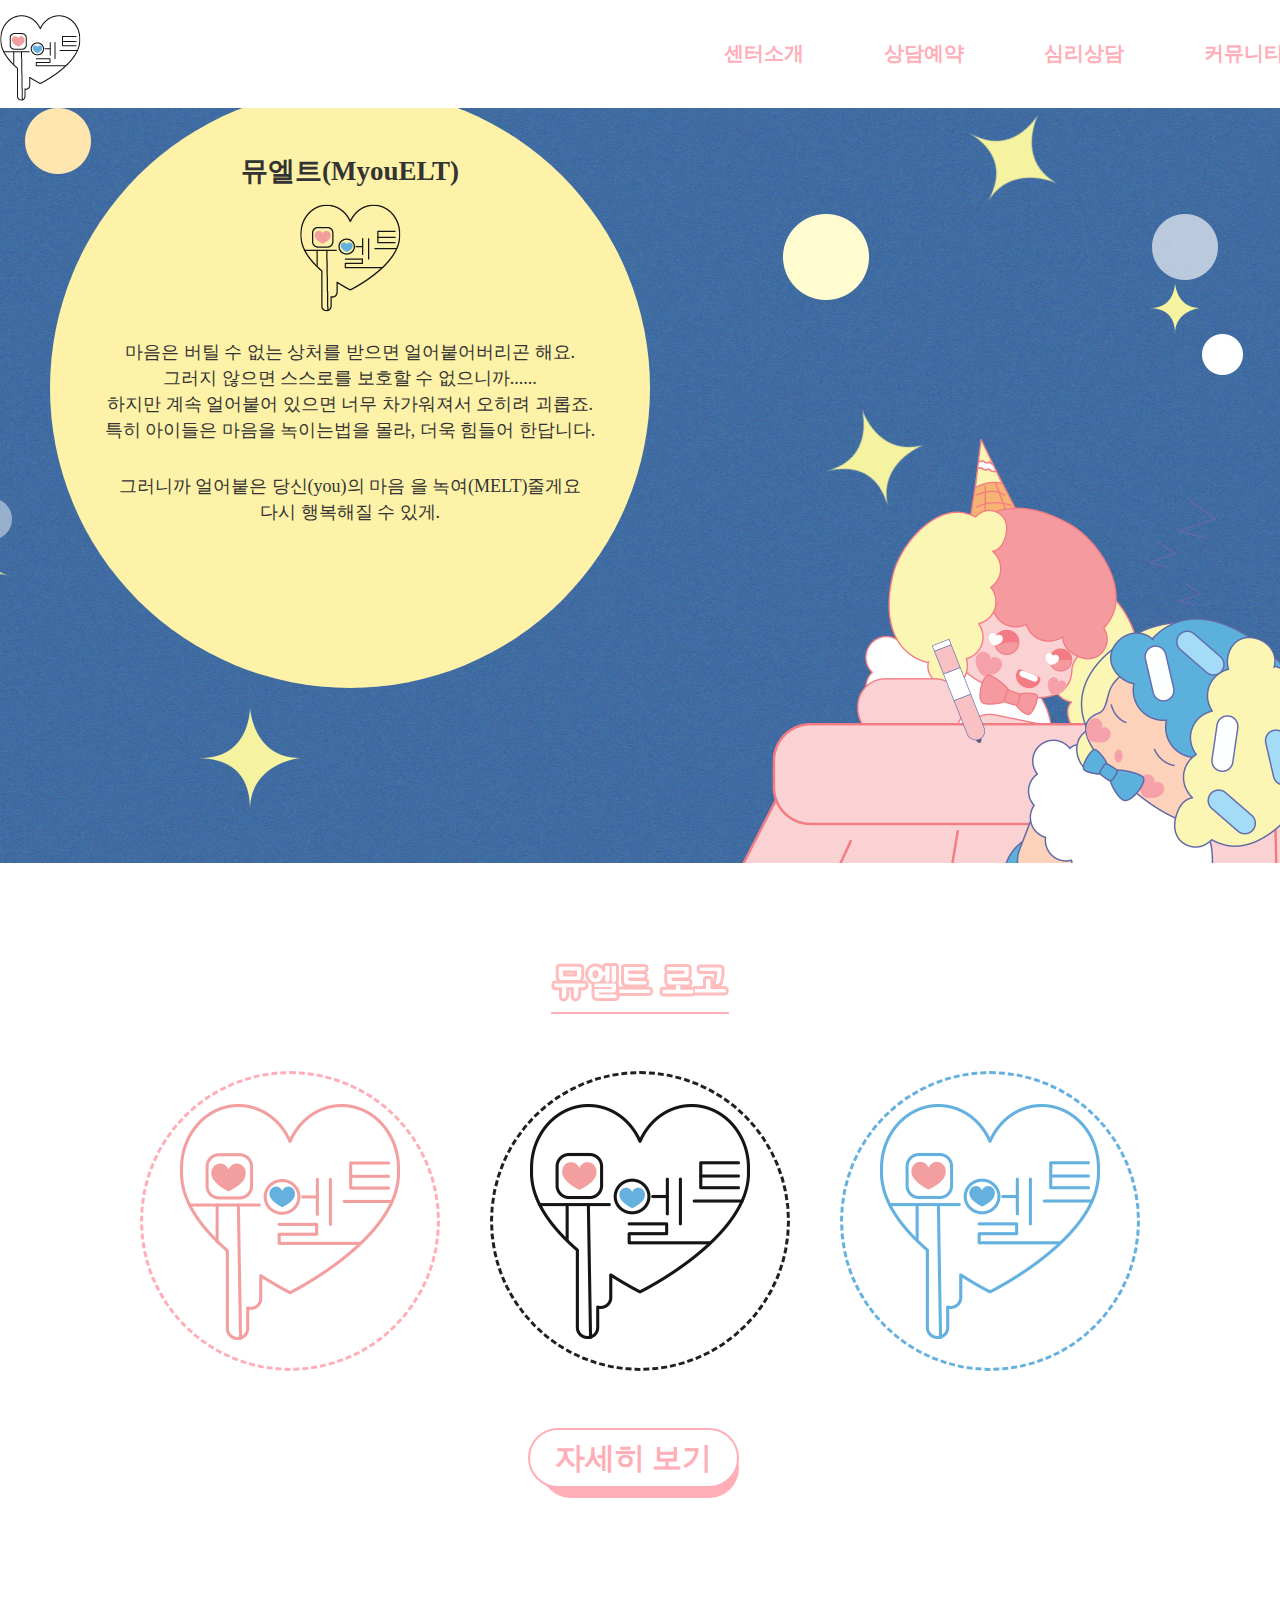
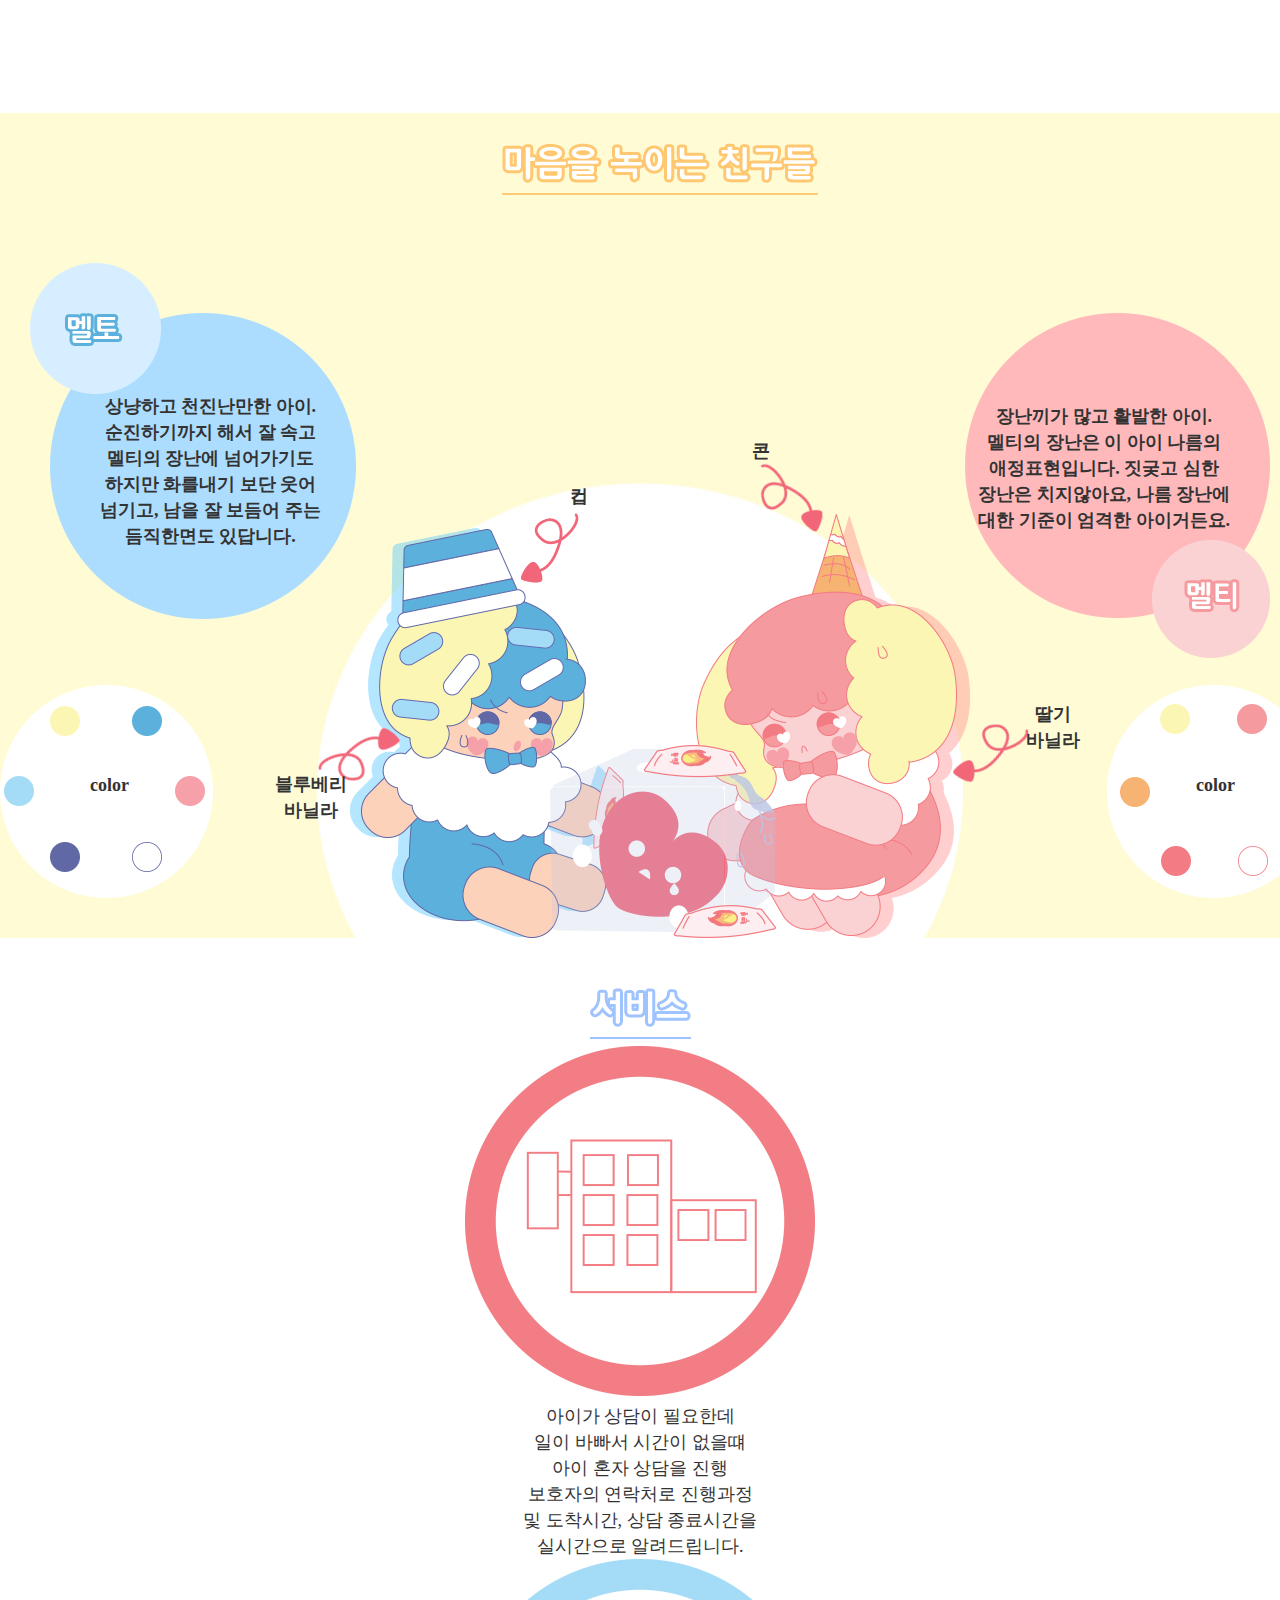
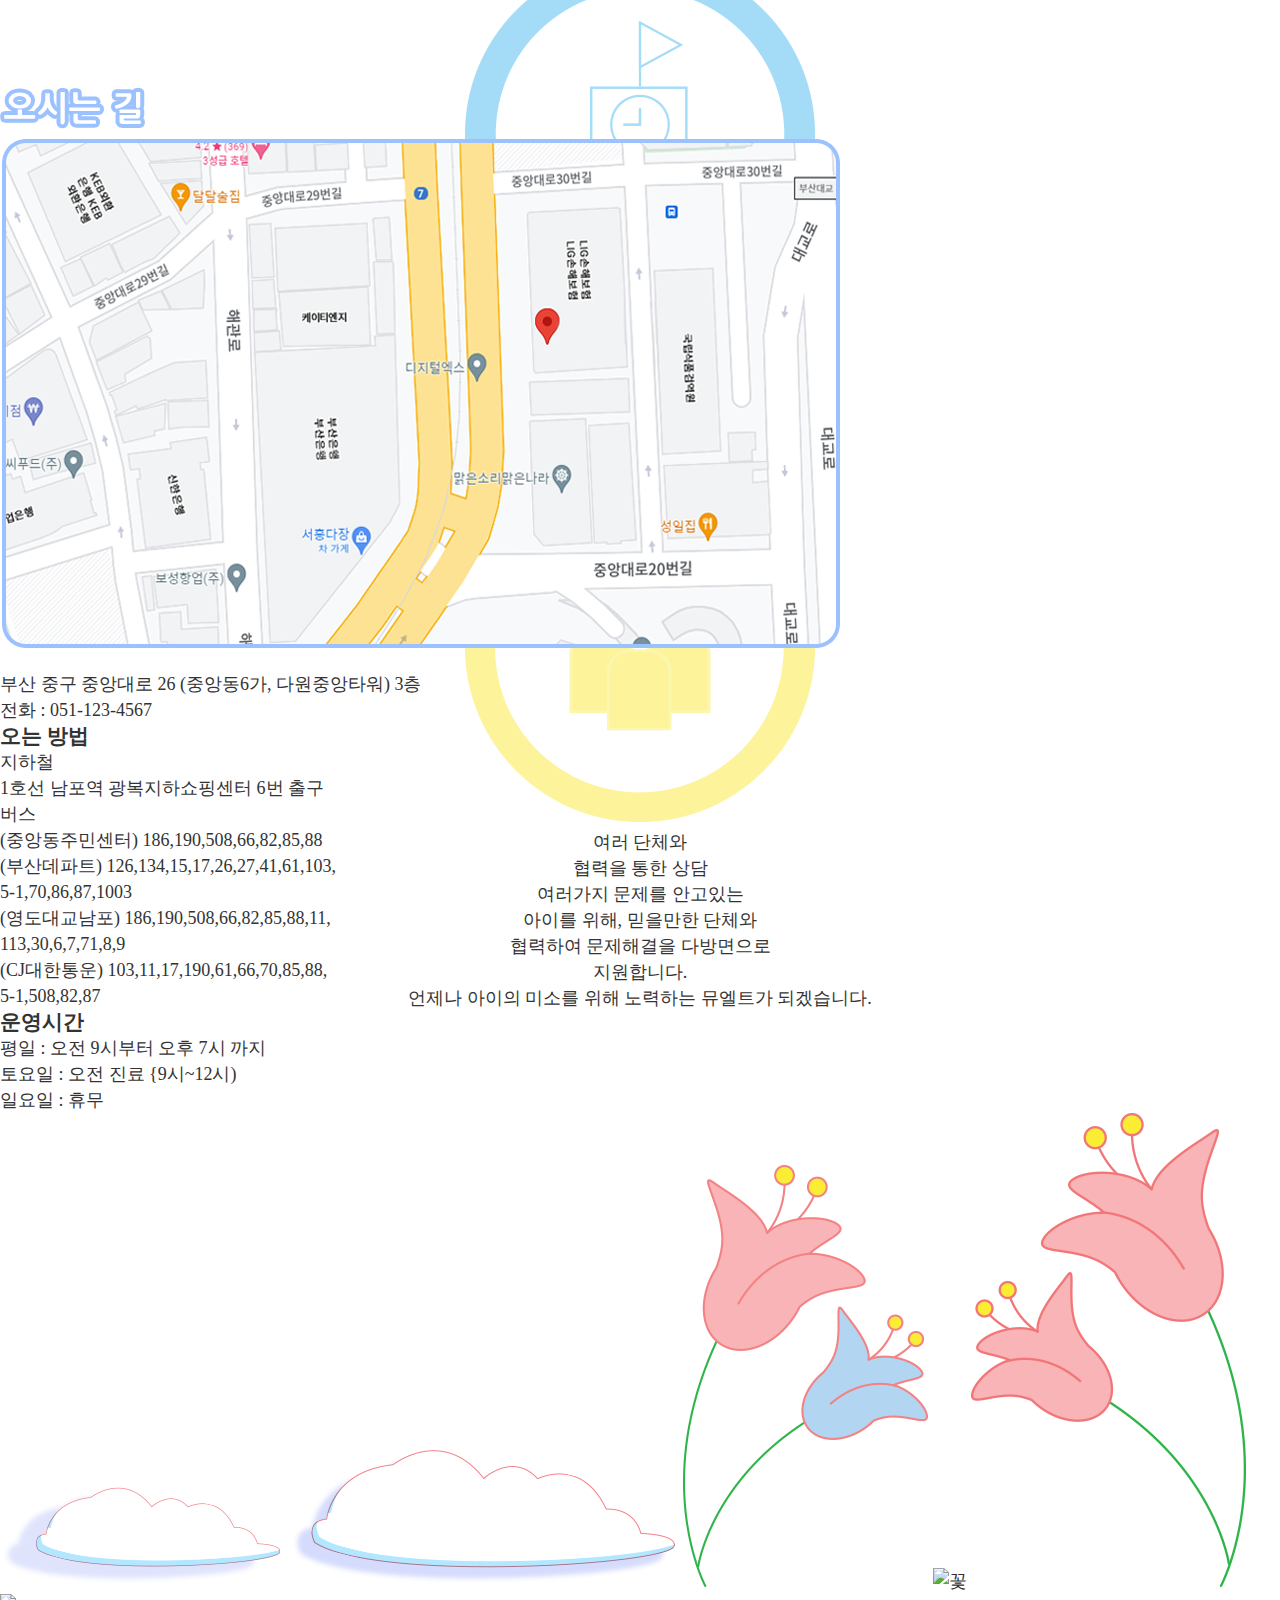
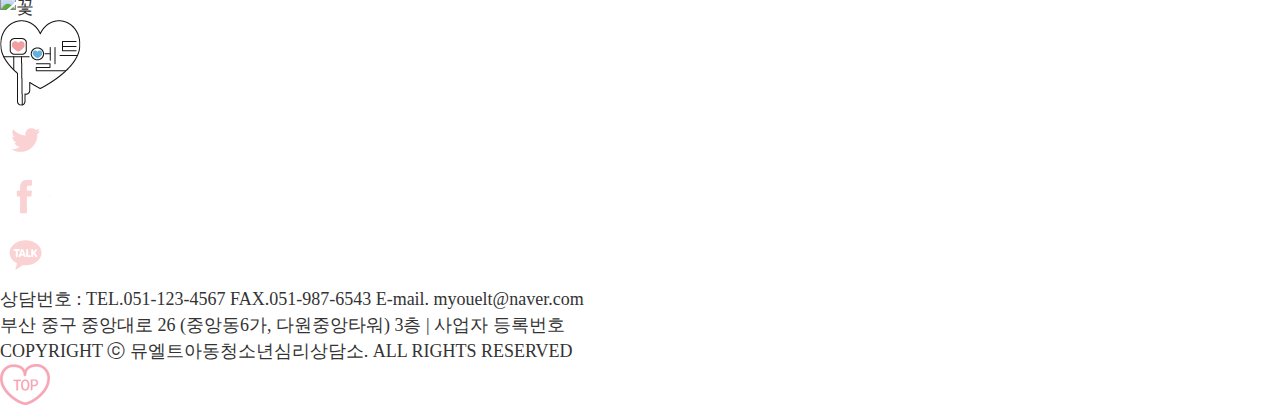
==== sub1.html @ 7ff73fac "Add files via upload" ====
<!DOCTYPE html>
<html lang="ko">
<head>
  <meta charset="UTF-8">
  <meta http-equiv="X-UA-Compatible" content="IE=edge">
  <meta name="viewport" content="width=1400"><!--다른 매체에서도 너비 오류 없이 볼 수 있게-->
  <link href="images/pop.jpg" rel="icon" type="image/png" sizes="32x32" ><!--파비콘-->
  <link rel="stylesheet" href="css/sub1.css">
  <title>브랜드명</title>
</head>
<body>
   <!--헤더-->
   <div id="header">
    <div class="header_inner">
      <a href="index.html" ><img src="images/logo.png" alt="로고" class="logo"></a>
        <ul class="nav">
          <li><a href="sub1.html">센터소개</a>
            <div class="sub">
              <div><!--가운데 창-->
                  <ul>
                    <li><a href="sub1.html #contents1">뮤엘트</a></li>
                    <li><a href="sub1.html #contents3">마스코트</a></li>
                    <li><a href="sub1.html #contents4">서비스</a></li>
                    <li><a href="sub1.html #contents5">오시는길</a></li>
                  </ul>
                  <ul>
                      <li><a href="sub2.html #contents">상담예약</a></li>
                  </ul>
                  <ul>
                      <li><a href="sub3.html">심리상담</a></li>
                  </ul>
                  <ul>
                    <li><a href="sub4.html #tab01">공지사항</a></li>
                    <li><a href="sub4.html #tab02">Q&A</a></li>
                    <li><a href="sub4.html #tab03">고민게시판</a></li>
                    <li><a href="sub4.html #tab04">상담후기</a></li>
                </ul>
              </div><!--가운데 창-->
            </div>
          </li>
          <li><a href="sub2.html">상담예약</a>
            <div class="sub">
              <div><!--가운데 창-->
                  <ul>
                    <li><a href="sub1.html #contents1">뮤엘트</a></li>
                    <li><a href="sub1.html #contents3">마스코트</a></li>
                    <li><a href="sub1.html #contents4">서비스</a></li>
                    <li><a href="sub1.html #contents5">오시는길</a></li>
                  </ul>
                  <ul>
                      <li><a href="sub2.html #contents">상담예약</a></li>
                  </ul>
                  <ul>
                      <li><a href="sub3.html">심리상담</a></li>
                  </ul>
                  <ul>
                    <li><a href="sub4.html #tab01">공지사항</a></li>
                    <li><a href="sub4.html #tab02">Q&A</a></li>
                    <li><a href="sub4.html #tab03">고민게시판</a></li>
                    <li><a href="sub4.html #tab04">상담후기</a></li>
                </ul>
              </div><!--가운데 창-->
            </div>
          </li>
          <li><a href="sub3.html">심리상담</a>
            <div class="sub">
              <div><!--가운데 창-->
                  <ul>
                    <li><a href="sub1.html #contents1">뮤엘트</a></li>
                    <li><a href="sub1.html #contents3">마스코트</a></li>
                    <li><a href="sub1.html #contents4">서비스</a></li>
                    <li><a href="sub1.html #contents5">오시는길</a></li>
                  </ul>
                  <ul>
                      <li><a href="sub2.html #contents">상담예약</a></li>
                  </ul>
                  <ul>
                      <li><a href="sub3.html">심리상담</a></li>
                  </ul>
                  <ul>
                    <li><a href="sub4.html #tab01">공지사항</a></li>
                    <li><a href="sub4.html #tab02">Q&A</a></li>
                    <li><a href="sub4.html #tab03">고민게시판</a></li>
                    <li><a href="sub4.html #tab04">상담후기</a></li>
                </ul>
              </div><!--가운데 창-->
            </div>
          </li>
          <li><a href="sub4.html">커뮤니티</a>
            <div class="sub">
              <div><!--가운데 창-->
                  <ul>
                    <li><a href="sub1.html #contents1">뮤엘트</a></li>
                      <li><a href="sub1.html #contents3">마스코트</a></li>
                      <li><a href="sub1.html #contents4">서비스</a></li>
                      <li><a href="sub1.html #contents5">오시는길</a></li>
                  </ul>
                  <ul>
                      <li><a href="sub2.html #contents">상담예약</a></li>
                  </ul>
                  <ul>
                      <li><a href="sub3.html">심리상담</a></li>
                  </ul>
                  <ul>
                    <li><a href="sub4.html #tab01">공지사항</a></li>
                    <li><a href="sub4.html #tab02">Q&A</a></li>
                    <li><a href="sub4.html #tab03">고민게시판</a></li>
                    <li><a href="sub4.html #tab04">상담후기</a></li>
                </ul>
              </div><!--가운데 창-->
            </div>
          </li>
        </ul>
    </div>
  <!--헤더-->
  <!--메인배너-->
  <div id="contents1">
    <div class="contents1_inner">
      <img src="images/efect_1.png" alt="반짝이" class="efect">
      <div id="moon">
        <h2>뮤엘트(MyouELT)</h2>
        <img src="images/logo1.png" alt="로고">
        <p>마음은 버틸 수 없는 상처를 받으면 얼어붙어버리곤 해요.</p>
        <p>그러지 않으면 스스로를 보호할 수 없으니까......</p>
        <p>하지만 계속 얼어붙어 있으면 너무 차가워져서 오히려 괴롭죠.</p>
        <p>특히 아이들은 마음을 녹이는법을 몰라, 더욱 힘들어 한답니다.</p>
        <p>그러니까 얼어붙은 당신(you)의 마음 을 녹여(MELT)줄게요<br>
          다시 행복해질 수 있게.</p>
      </div>
      <div class="shine">
        <img src="images/shine.png" alt="별">
        <img src="images/shine.png" alt="별">
        <img src="images/shine.png" alt="별">
        <img src="images/shine.png" alt="별">
        <img src="images/shine.png" alt="별">
        <img src="images/shine.png" alt="별">
      </div>
      <img src="images/night_melti.png" alt="멜티" class="melti">
      <img src="images/night_house.png" alt="지붕" class="house">
      <img src="images/night_melto.png" alt="멜토" class="melto">
      <img src="images/pen.png" alt="펜" class="pen">
      <img src="images/cat.png" alt="고양이" class="cat">
    </div>
  </div>
  <!--메인배너-->
  <!--브랜드로고-->
  <div id="contents2">
    <img src="images/sub1_title1.png" alt="브랜드로고" class="sub1_title1">
    <ul class="logobox">
      <li><img src="images/biglogo_pink.png" alt="분홍색"></li>
      <li><img src="images/biglogo_black.png" alt="검은색"></li>
      <li><img src="images/biglogo_blue.png" alt="파란색"></li>
    </ul>
    <div class="btn">
      <h5></h5>
      <a href="#none"><h3>자세히 보기</h3></a>
    </div>
    <div class="popup"><!--팝업-->
      <img src="images/popup.png" alt="팝업">
      <p><a href="#none"><img src="images/close.png" alt=""></a></p>
    </div>
  </div>
  <!--브랜드로고-->
  <!--캐릭터 소개-->
  <div id="contents3">
    <div class="contents3_inner">
      <img src="images/sub1_title2.png" alt="캐릭터 소개" class="sub1_title2">
      <img src="images/big_melto.png" alt="멜토" class="big_melto">
      <img src="images/ice.png" alt="얼음" class="ice">
      <img src="images/big_melti.png" alt="멜티" class="big_melti">

      <img src="images/small_blue_circle.png" alt="이름" class="small_blue">
      <div class="big_blue">
        <p>
          상냥하고 천진난만한 아이.<br>
          순진하기까지 해서 잘 속고<br>
          멜티의 장난에 넘어가기도<br>
          하지만 화를내기 보단 웃어<br>
          넘기고, 남을 잘 보듬어 주는<br>
          듬직한면도 있답니다.
        </p>
        <img src="images/big_blue_circle.png" alt="설명">
      </div>
      
      <img src="images/small_pink_circle.png" alt="이름" class="small_pink">
      <div class="big_pink">
        <p>
          장난끼가 많고 활발한 아이.<br>
          멜티의 장난은 이 아이 나름의<br>
          애정표현입니다. 짓궂고 심한<br>
          장난은 치지않아요, 나름 장난에<br>
          대한 기준이 엄격한 아이거든요.<br>
        </p>
        <img src="images/big_pink_circle.png" alt="설명">
      </div>
      <img src="images/point.png" alt="포인트1" class="point1">
      <img src="images/point.png" alt="포인트2" class="point2">
      <img src="images/point.png" alt="포인트3" class="point3">
      <img src="images/point.png" alt="포인트4" class="point4">
      <p class="cup">컵</p>
      <p class="blueberry">블루베리<br>
      바닐라</p>
      <p class="corn">콘</p>
      <p class="strowberry">딸기<br>
      바닐라</p>
      <h4 class="left_text">color</h4>
      <h4 class="right_text">color</h4>
      <img src="images/melto_name.png" alt="이름" class="name1">
      <img src="images/melti_name.png" alt="이름" class="name2">
      <img src="images/melto_color.png" alt="컬러팔레트" class="melto_color">
      <img src="images/melti_color.png" alt="컬러팔레트" class="melti_color">
    </div>
  </div>
  <!--캐릭터 소개-->
  <!--서비스-->
    <div id="contents4">
        <img src="images/sub1_title3.png" alt="서비스" class="sub1_title3">
      <div class="contents4_inner">
        <div class="service1">
          <img src="images/service_1.png" alt="서비스">
          <div class="text1">
            <p>
              아이가 상담이 필요한데<br>
              일이 바빠서 시간이 없을떄
            </p>
            <p>
              아이 혼자 상담을 진행<br>
              보호자의 연락처로 진행과정<br>
              및 도착시간, 상담 종료시간을<br>
              실시간으로 알려드립니다. 
            </p>
          </div>
        </div>

        <div class="service2">
          <img src="images/service_2.png" alt="서비스">
          <div class="text2">
            <p>
              우리 학교 학생들은<br>
              괜찮을까?
            </p>
            <p>
              신청후, 상담사가 학교를 방문<br>
              희망하는 아이들을 모아<br>
              상담을 진행하고 아이들의<br>
              마음건강을 케어합니다. 
            </p>
          </div>
        </div>

        <div class="service3">
          <img src="images/service_3.png" alt="서비스">
          <div class="text3">
            <p>
              여러 단체와<br>
              협력을 통한 상담
            </p>
            <p>
              여러가지 문제를 안고있는<br>
              아이를 위해, 믿을만한 단체와<br>
              협력하여 문제해결을 다방면으로<br>
              지원합니다.
            </p>
          </div>
        </div>
       </div>
       <p class="smile">언제나 아이의 <span>미소</span>를 위해 노력하는 <span>뮤엘트</span>가 되겠습니다.</p>
    </div>
  <!--서비스-->
  <!--오시는 길-->
    <div id="contents5">
      <img src="images/sub1_title4.png" alt="오시는길" class="sub1_title4">
      <div class="white_box">
        <div class="left_box">
          <img src="images/map.png" alt="지도">
          <p><span>부산 중구 중앙대로 26 (중앙동6가, 다원중앙타워) 3층</span></p>
          <p>전화 : 051-123-4567</p>
        </div>
        <div class="right_box">
          <h3>오는 방법</h3>
          <p class="subway">
            지하철<br>
            1호선 남포역 광복지하쇼핑센터 6번 출구
          </p>
          <p class="bus">
            버스<br>
            (중앙동주민센터) 186,190,508,66,82,85,88<br>
            (부산데파트) 126,134,15,17,26,27,41,61,103,<br>
            5-1,70,86,87,1003<br>
            (영도대교남포) 186,190,508,66,82,85,88,11,<br>
            113,30,6,7,71,8,9<br>
            (CJ대한통운) 103,11,17,190,61,66,70,85,88,<br>
            5-1,508,82,87
          </p>
          <h3 class="time">운영시간</h3>
          <p>
            평일 : 오전 9시부터 오후 7시 까지<br>
            토요일 : 오전 진료 {9시~12시)<br>
            일요일 : <span>휴무</span>
          </p>
        </div>
      </div>
      <div class="contents5_inner">
        <img src="images/cloud1.png" alt="구름" class="cloud1">
        <img src="images/cloud2.png" alt="구름" class="cloud2">
        <img src="images/b_l_flower.png" alt="꽃" class="flower1">
        <img src="images/s_l_flower.png" alt="꽃" class="flower2">
        <img src="images/b_r_flower.png" alt="꽃" class="flower3">
        <img src="images/s_r_flower.png" alt="꽃" class="flower4">
      </div>
    </div>
  <!--오시는 길-->
  <!--푸터-->
  <div id="footer">
    <div class="footer_inner">
      <img src="images/logo.png" alt="푸터로고" class="logo2">
      <ul>
        <li><a href="#"><img src="images/twiter.png" alt="트위터"></a></li>
        <li><a href="#"><img src="images/facebook.png" alt="페이스북"></a></li>
        <li><a href="#"><img src="images/kakaotalk.png" alt="카카오톡"></a></li>
      </ul>
      <p>
        상담번호 : TEL.051-123-4567    FAX.051-987-6543    E-mail. myouelt@naver.com<br>
        부산 중구 중앙대로 26 (중앙동6가, 다원중앙타워) 3층 | 사업자 등록번호<br>
        COPYRIGHT ⓒ 뮤엘트아동청소년심리상담소. ALL RIGHTS RESERVED
      </p>
    </div>
  </div>

  <a href="#" class="top"><img src="images/top.png" alt="top버튼"></a>
  <!--푸터-->

  <!-- 슬라이드 js -->
  <script src="https://code.jquery.com/jquery-2.2.0.min.js"></script><!-- 제이쿼리 라이브러리,수정X -->
  <script src="script/menu.js"></script>   
  <script src="script/icon.js"></script>
  <script src="script/popup.js"></script>
  <script src="script/icon.js"></script>
  <!--js-->
</body>
</html>
---- css/sub1.css ----
*{margin: 0; padding: 0;}
li{list-style: none;}
a{text-decoration: none; color: rgb(255, 174, 184);}
body{
    font-family: "LotteMartDream";
    font-size: 18px;
    line-height: 26px;
    color: #333;
}
@font-face {
    font-family: 'LotteMartDream';
    font-style: normal;
    font-weight: 400;
    src: url('https://cdn.jsdelivr.net/korean-webfonts/1/corps/lottemart/LotteMartDream/LotteMartDreamMedium.woff2') format('woff2'), url('https://cdn.jsdelivr.net/korean-webfonts/1/corps/lottemart/LotteMartDream/LotteMartDreamMedium.woff') format('woff');
  }
  @font-face {
    font-family: 'LotteMartDream';
    font-style: normal;
    font-weight: 700;
    src: url('https://cdn.jsdelivr.net/korean-webfonts/1/corps/lottemart/LotteMartDream/LotteMartDreamBold.woff2') format('woff2'), url('https://cdn.jsdelivr.net/korean-webfonts/1/corps/lottemart/LotteMartDream/LotteMartDreamBold.woff') format('woff');
  }
  @font-face {
    font-family: 'LotteMartDream';
    font-style: normal;
    font-weight: 300;
    src: url('https://cdn.jsdelivr.net/korean-webfonts/1/corps/lottemart/LotteMartDream/LotteMartDreamLight.woff2') format('woff2'), url('https://cdn.jsdelivr.net/korean-webfonts/1/corps/lottemart/LotteMartDream/LotteMartDreamLight.woff') format('woff');
  }
  .lottemartdream * {
   font-family: 'LotteMartDream', sans-serif;
  }
  /*헤더*/
  #header{
    width: 100%;
    height: 110px;
}
.header_inner{
    width: 1324px;
    margin: auto;
    color: #fff;
}
.logo{
    padding-top: 15px;
}
.nav{
  float: right;
  margin-top: 10px;
}
.nav> li{
  float: left;
  margin: 0 30px;
}
.nav> li> a{
  display: block;
  padding: 30px 0 20px;
  width: 100px;
  text-align: center;
  font-size: 20px;
  font-weight: bold;
}
.nav> li> a:hover{
  background-color: #fff;
  border-bottom: 2px solid rgb(255, 174, 184);
}

/*서브메뉴 꾸미기*/
.sub{
  background-color: rgba(255, 255, 255, 0.8);
  box-shadow: 0px 8px 7px rgba(156, 156, 156, 0.6);
  width: 100%;
  height: 290px;
  position: absolute;/*body가 기준*/
  left: 0;
  top: 100px;
  display: none;/*안보이게 만들어 주기!*/
  z-index:99;
}
.sub div{
  width: 1324px;
  margin: auto;
}
.sub ul{
  float: left;
  width: 100px;/*메인메뉴 a태그랑 같은 너비*/
  text-align: center;
  padding: 20px 0;
  box-sizing: border-box;
  margin: 0 30px;
}
.sub div ul:nth-child(1){
  margin-left: 713px;
}

.sub ul a{
  font-weight: bold;
  display: block;
  padding: 15px 0;
}
.sub ul a:hover{
  border-bottom: 2px solid rgb(255, 174, 184);
}
/*서브메뉴 꾸미기*/
/*메인배너*/
#contents1{
    background: url(../images/night_bg.jpg) no-repeat center;
    width: 100%;
    height: 755px;
    margin: auto;
    text-align: center;
    overflow: hidden;
}
.contents1_inner{
  width: 1320px;
  margin: auto;
  position: relative;
}
#moon{
    background-color: rgb(253, 242, 167);
    width: 600px;
    height: 600px;
    border-radius: 50%;
    position: absolute;
    top: -20px;
    left: 50px;
}
#moon h2{margin-top: 70px;}
#moon img{margin: 20px 0;}
#moon p:nth-child(7){padding-top: 30px;}
.efect{
    position: absolute;
    left: -150px;
}
.shine{
    position: relative;
    width: 1925px;
    height: 755px;
}
.shine img{
    position: absolute;
}
.shine img:nth-child(1){
    top: 100px;
    right: 500px;
    transform: scale(70%);
    animation: star 1s 3s ease infinite alternate;
}
.shine img:nth-child(2){
    top: 150px;
    right: 700px;
    transform: scale(50%);
    animation: star 1s 6s ease infinite alternate;
}
.shine img:nth-child(3){
    top: 300px;
    right: 1000px;
    transform: scale(60%);
    transform: rotate(-15deg);
    animation: star 1s 5s ease infinite alternate;
}
.shine img:nth-child(4){
    top: 400px;
    left: -90px;
    transform: scale(50%);
    transform: rotate(20deg);
    animation: star 1s 2s ease infinite alternate;
}
.shine img:nth-child(5){
    top: 600px;
    left: 200px;
    z-index: 4;
    animation: star 1s 4s ease infinite alternate;
}
.shine img:nth-child(6){
    transform: scale(90%);
    transform: rotate(30deg);
    animation: star 1s 4s ease infinite alternate;
}
/*별반짝임*/
@keyframes star{
    0%{opacity: 1;}
    100%{opacity: 0.4;}
}
/*별반짝임*/
.melti{
    position: absolute;
    bottom: -30px;
    right: 180px;
}
.house{
    position: absolute;
    bottom: -90px;
    right: -305px;
    z-index: 4;
}
.pen{
    position: absolute;
    z-index: 7;
    bottom: 120px;
    right: 335px;
}
.melto{
    position: absolute;
    z-index: 9;
    bottom: -150px;
    right: 0px;
}
.cat{
    position: absolute;
    bottom: 130px;
    right: -190px;
}
/*메인배너*/
/*브랜드 로고*/
#contents2{
  text-align: center;
  margin: auto;
  height: 800px;
  width: 1100px;
}
.sub1_title1{
  display: inline-block;
  border-bottom: 2px solid rgb(255, 174, 184);
  padding-bottom: 10px;
  margin-top: 100px;
}
.logobox{
  display: inline-block;
  margin-top: 50px;
}
.logobox li{
  float: left;
  box-sizing: border-box;
  padding-top: 30px;
  width: 300px;
  height: 300px;
  border-radius: 50%;
}
.logobox li:nth-child(1){
  border: 3px dashed rgb(255, 174, 184);
}
.logobox li:nth-child(2){
  margin: 0 50px;
  border: 3px dashed rgb(32, 32, 33);
}
.logobox li:nth-child(3){
  border: 3px dashed rgb(100, 177, 223);
}
.btn{
  position: relative;
}
.btn h3{
  color: rgb(255, 174, 184);
  font-size: 30px;
  border: rgb(255, 174, 184) solid 2px;
  border-radius: 30px;
  display: inline-block;
  padding: 15px 25px;
  background-color: #fff;
  top: 50px;
  right: 50%;
  margin-right: -99px;
  position: absolute;
  z-index: 2;
  transform: translateY(0);
  transition: all 0.6s;
}
.btn h5{
  background-color: rgb(255, 174, 184);
  width: 198px;
  height: 60px;
  border-radius: 30px;
  display: inline-block;
  position: absolute;
  top: 60px;
  right: 50%;
  margin-right: -99px;
}
.btn h3:hover{
  transform: translateY(10px);
}
/*팝업*/
.popup{
  position: relative;
  z-index: 6;
  top: -500px;
  left: -130px;
  display: none;
}
.popup p{
  padding: 5px;
  position: absolute;
  top: 10px;
  right: -150px;
  font-size: 25px;
}
/*팝업*/
/*브랜드 로고*/
/*캐릭터 소개*/
#contents3{
  background: rgb(254, 253, 214) url(../images/sub1_bg1.jpg) no-repeat center;
  width: 100%;
  height: 825px;
  margin: 50px auto;
  text-align: center;
}
.contents3_inner{
  width: 1320px;
  height: 825px;
  margin: auto;
  position: relative;
}
.sub1_title2{
  display: inline-block;
  border-bottom: 2px solid rgb(253, 202, 117);
  margin-top: 30px;
  padding-bottom: 10px;
}
.big_melto{
  position: absolute;
  bottom: 0;
  left: 350px;
}
.ice{
  position: absolute;
  bottom: 0;
  left: 550px;
  z-index: 4;
}
.big_melti{
  position: absolute;
  bottom: 0;
  right: 350px;
}
.big_blue img{
  position: absolute;
  top: 200px;
  left: 50px;
}
.big_blue p{
  position: absolute;
  font-weight: bold;
  top: 280px;
  left: 100px;
  z-index: 5;
}
.small_blue{
  position: absolute;
  top: 150px;
  left: 30px;
  z-index: 5;
}
.big_pink img{
  position: absolute;
  top: 200px;
  right: 50px;
}
.big_pink p{
  position: absolute;
  font-weight: bold;
  top: 290px;
  right: 90px;
  z-index: 5;
}
.small_pink{
  position: absolute;
  bottom: 280px;
  right: 50px;
  z-index: 5;
}
.melto_color{
  position: absolute;
  bottom: 40px;
  left: 0px;
  animation: rotate 10s linear infinite;
  transform-origin: 50% 50%;
}
.melti_color{
  position: absolute;
  bottom: 40px;
  right: 0px;
  animation: rotate 10s linear infinite;
  transform-origin: 50% 50%;
}
/*애니메이션*/
@keyframes rotate{
  0%{transform: rotate(0deg);}
  100%{transform: rotate(360deg);}
}
/*애니메이션*/
.left_text{
  position: absolute;
  bottom: 140px;
  left: 90px;
  z-index: 5;
  font-size: 18px;
}
.right_text{
  position: absolute;
  bottom: 140px;
  right: 85px;
  z-index: 5;
  font-size: 18px;
}
.name1{
  position: absolute;
  top: 200px;
  left: 65px;
  z-index: 6;
}
.name2{
  position: absolute;
  z-index: 6;
  right: 80px;
  bottom: 325px;
}
.point1{
  position: absolute;
  bottom: 150px;
  left: 330px;
  z-index: 8;
  transform: rotate(210deg);
}
.point2{
  position: absolute;
  top: 400px;
  left: 520px;
  z-index: 8;
}
.point3{
  position: absolute;
  bottom: 150px;
  right: 300px;
  z-index: 8;
  transform: rotate(20deg);
}
.point4{
  position: absolute;
  top: 350px;
  right:500px;
  z-index: 8;
  transform: rotate(-80deg);
}
.cup{
  position: absolute;
  top: 370px;
  left: 570px;
  z-index: 10;
  font-size: 18px;
  font-weight: bold;
}
.corn{
  position: absolute;
  top: 325px;
  right: 550px;
  z-index: 10;
  font-size: 18px;
  font-weight: bold;
}
.blueberry{
  position: absolute;
  bottom: 115px;
  left: 275px;
  z-index: 10;
  font-size: 18px;
  font-weight: bold;
}
.strowberry{
  position: absolute;
  bottom: 185px;
  right: 240px;
  z-index: 10;
  font-size: 18px;
  font-weight: bold;
}
/*캐릭터 소개*/
/*서비스*/
#contents4{
  text-align: center;
  margin-top: 40px;
  width: 100%;
  height: 700px;
}
.sub1_title3{
  display: inline-block;
  border-bottom: 2px solid rgb(158, 195, 255);
  padding-bottom: 10px;
}
.service{
  display: inline-block;
}
.service li{
  float: left;
  position: relative;
  top: 400px;
  margin: 20px;
}
.service_inner{
  width: 350px;
  height: 350px;
  border-radius: 50%;
  position: absolute;
  top: 0;
}
.brand{
  background-color: rgb(243, 125, 132);
}
.school{
  background-color: rgb(164, 220, 248);
}
.with{
  background-color: rgb(252, 243, 154);
}
/*서비스*/
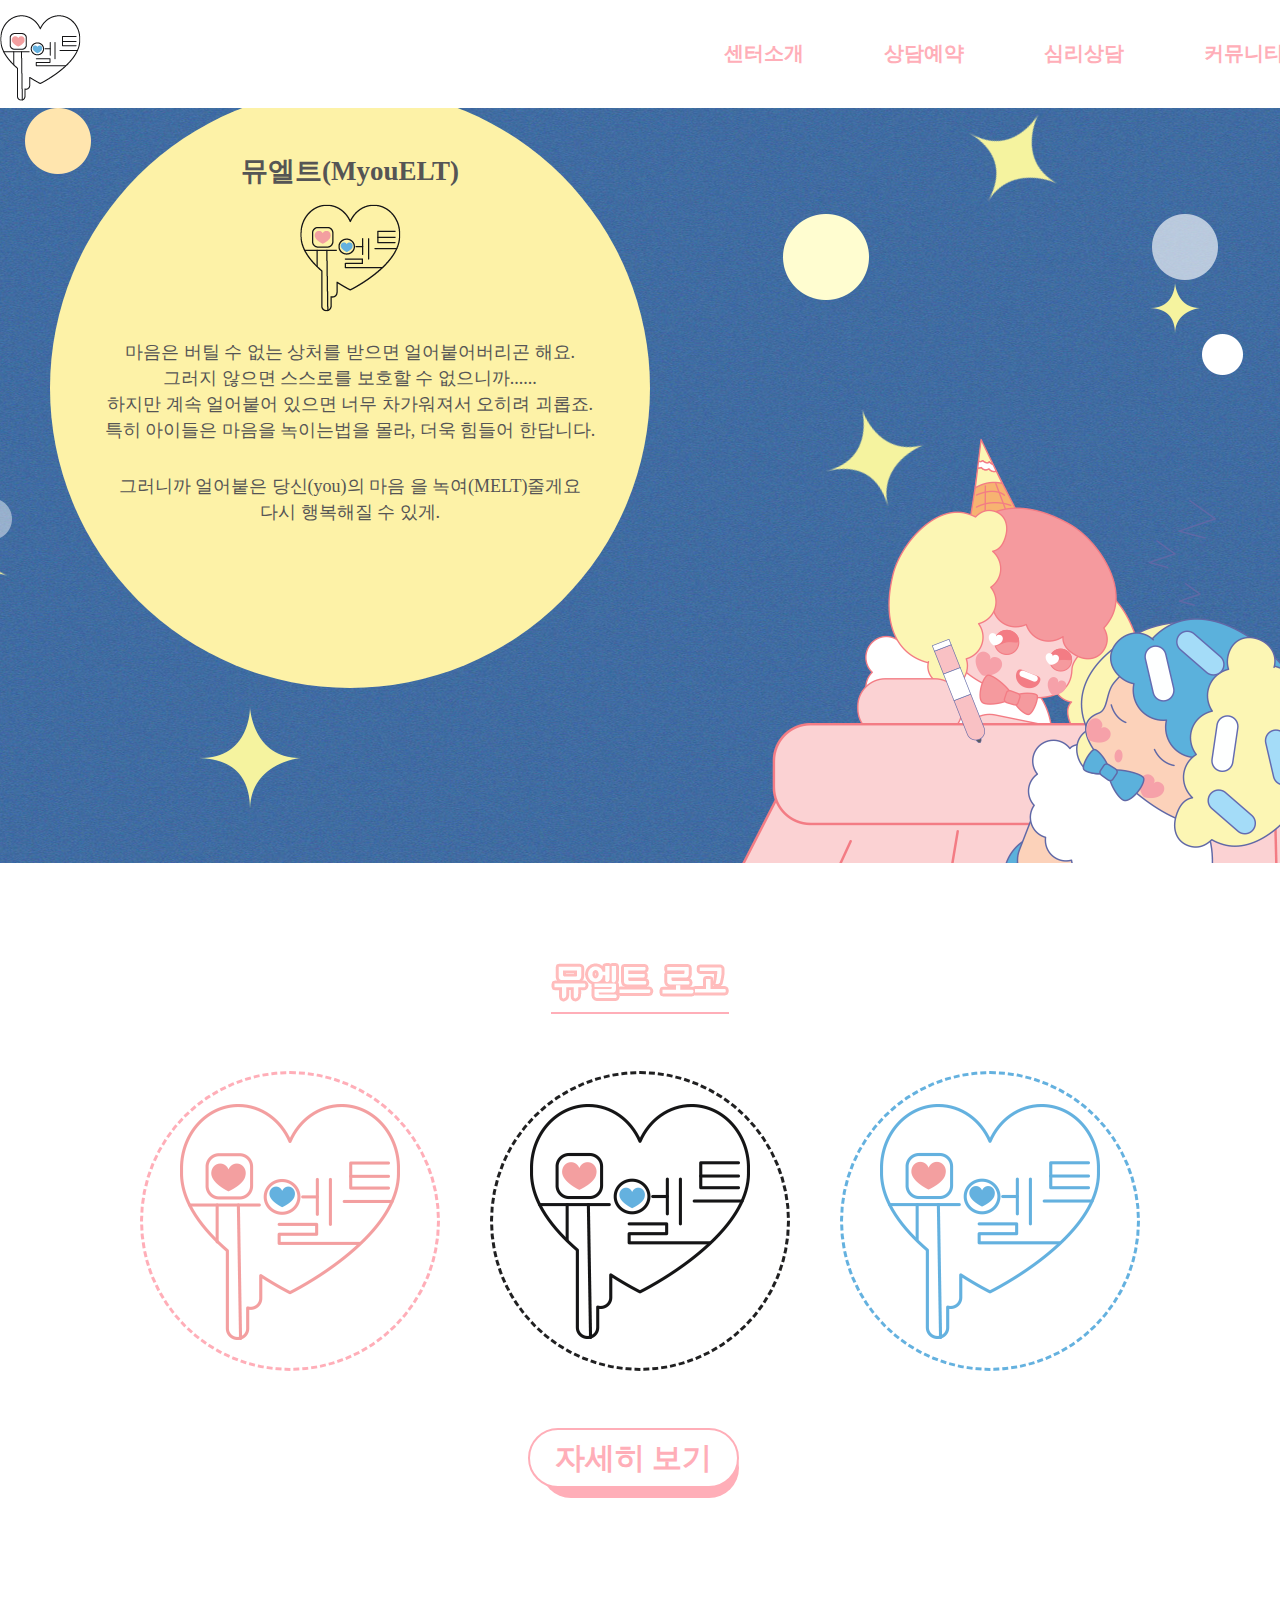
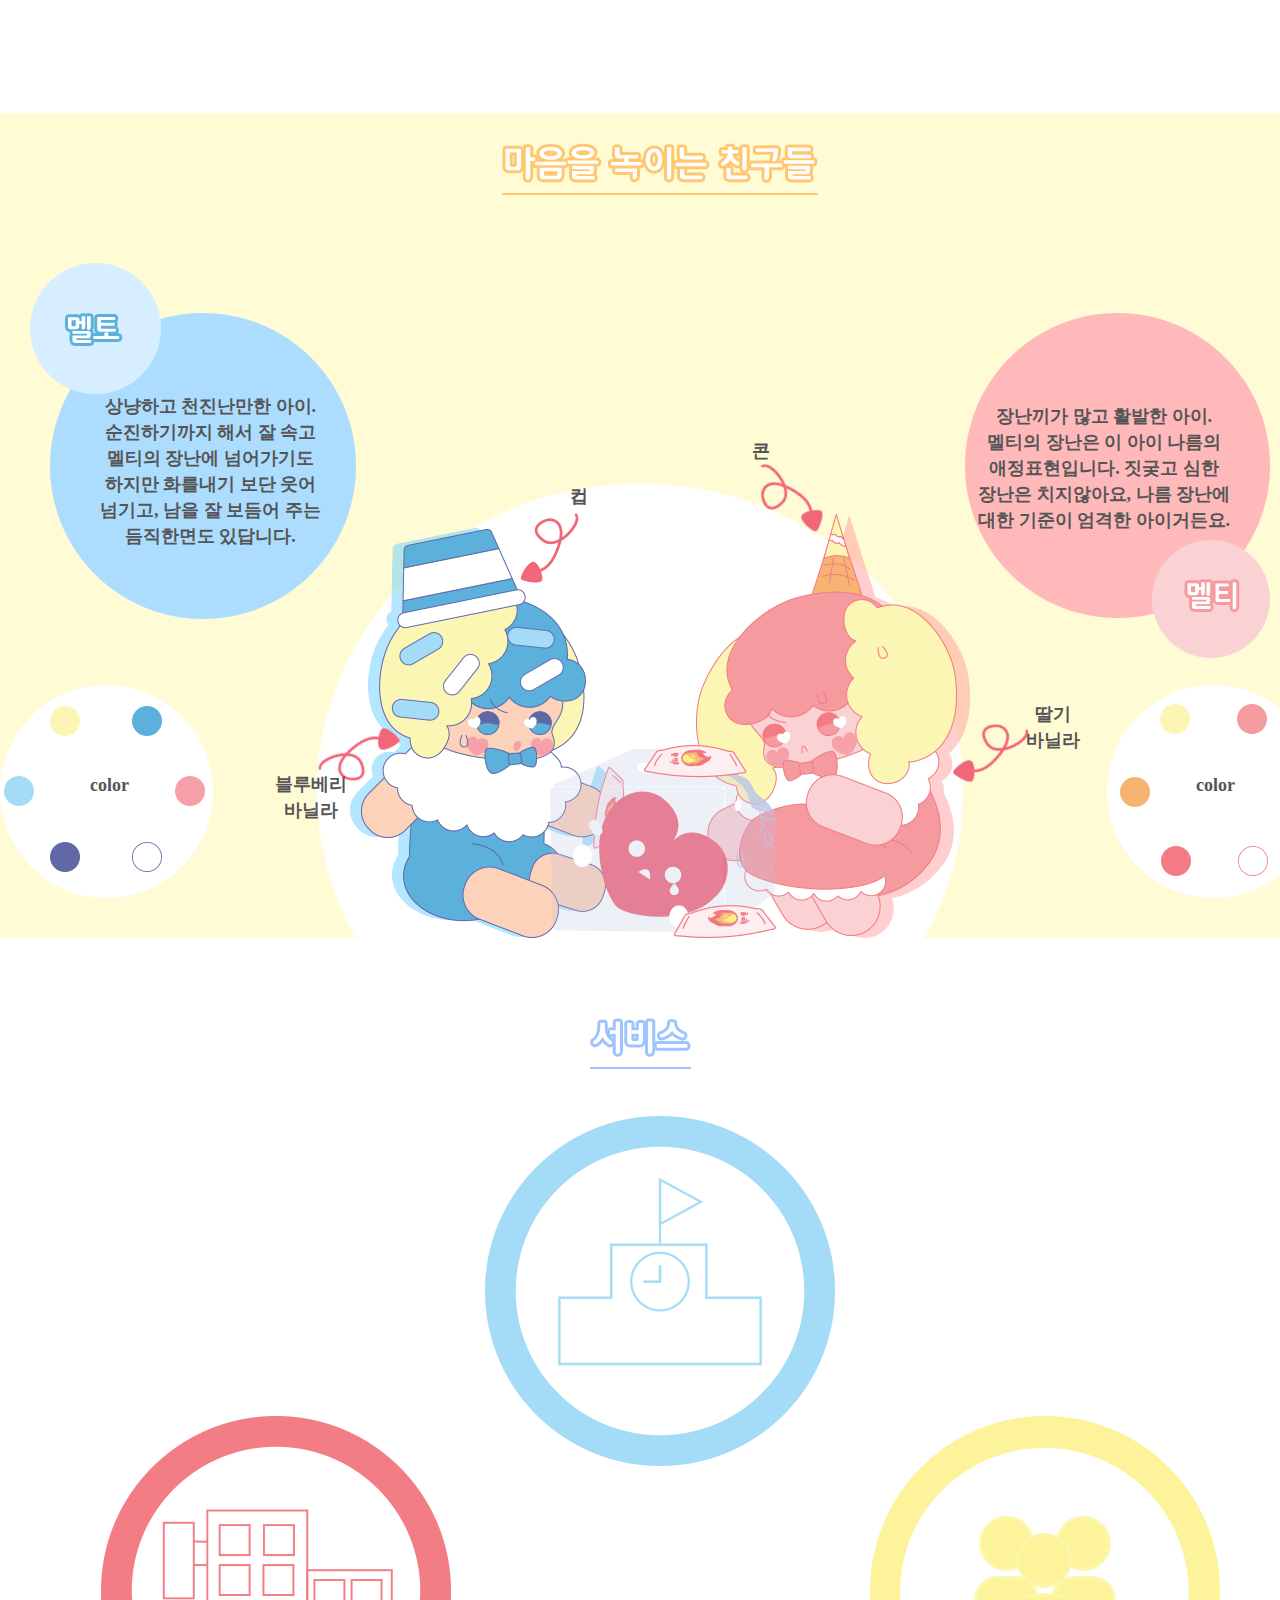
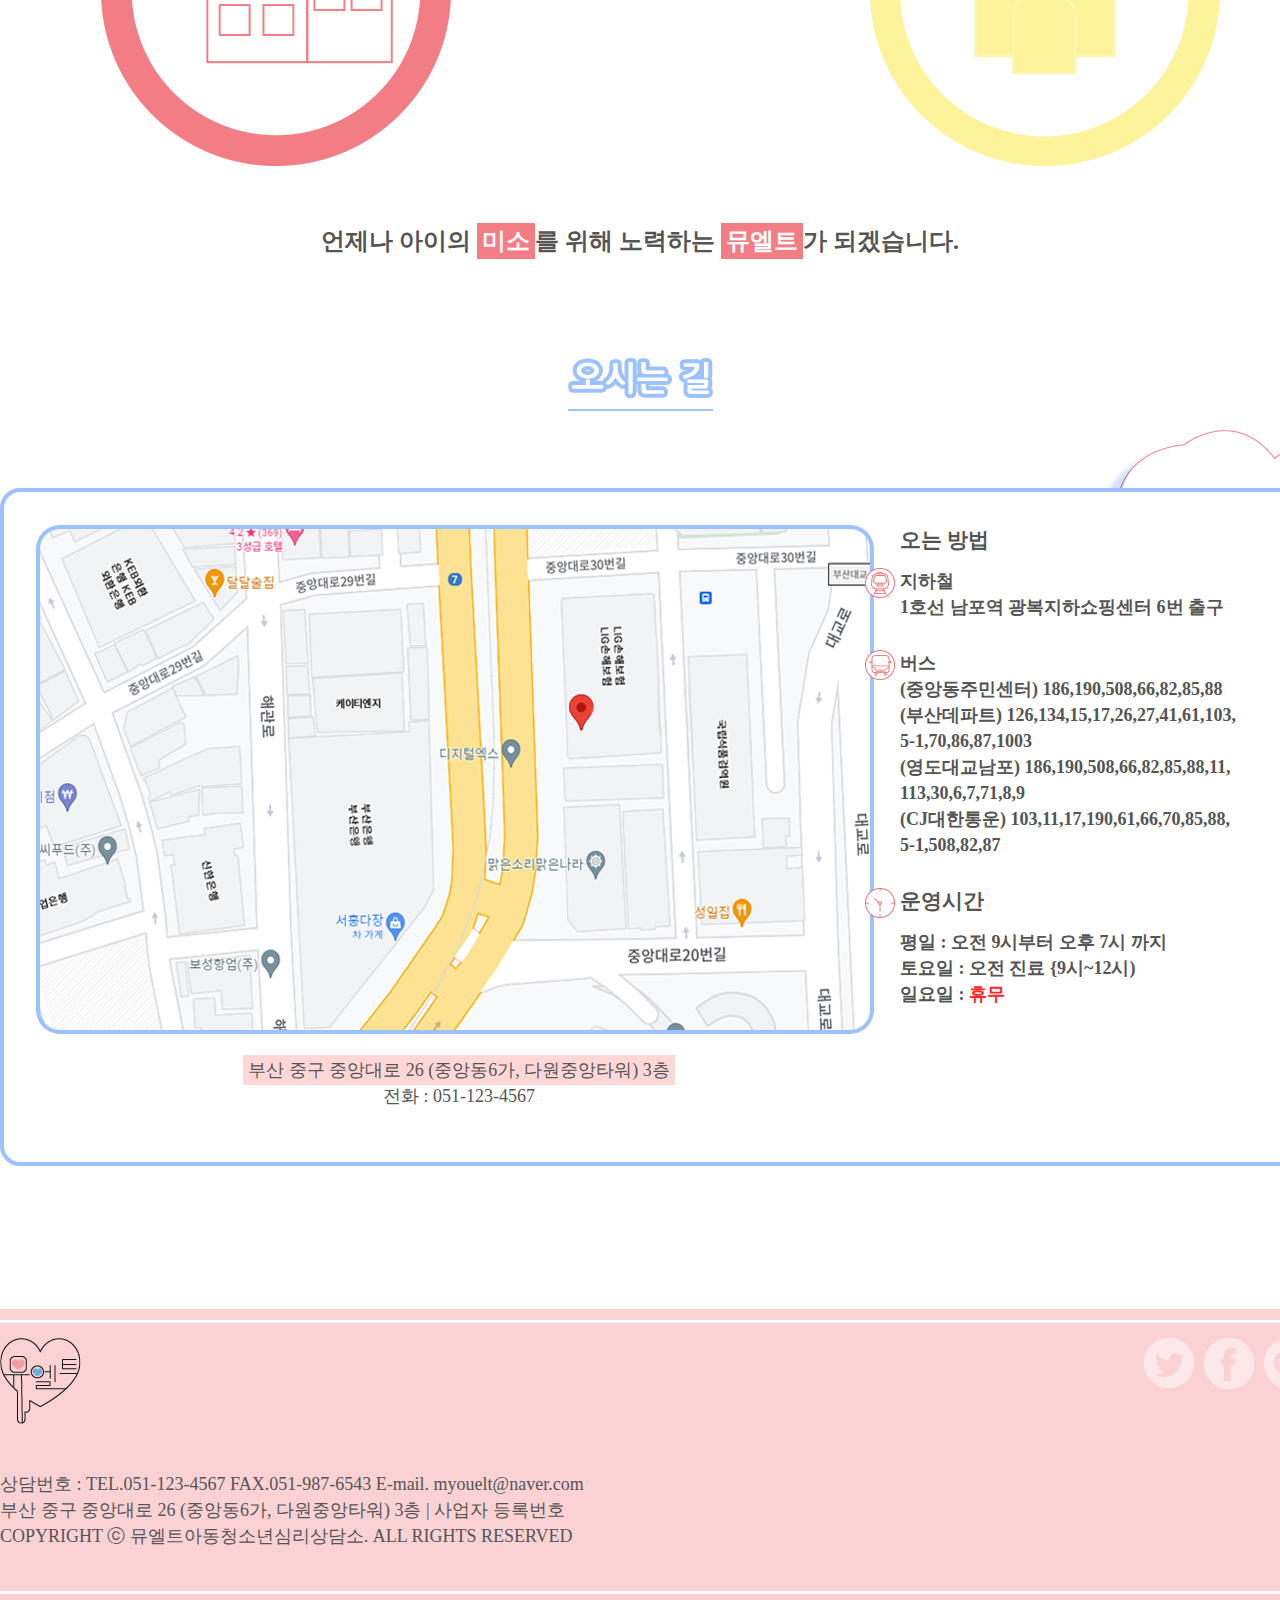
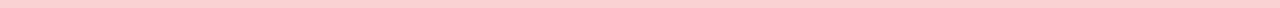
==== commit 56079e3d: "Add files via upload" ====
--- a/sub1.html
+++ b/sub1.html
@@ -157,7 +157,7 @@
     </div>
     <div class="popup"><!--팝업-->
       <img src="images/popup.png" alt="팝업">
-      <p><a href="#none"><img src="images/close.png" alt=""></a></p>
+      <p><a href="#none"><img src="images/close.png" alt="닫기"></a></p>
     </div>
   </div>
   <!--브랜드로고-->
--- a/css/sub1.css
+++ b/css/sub1.css
@@ -5,7 +5,7 @@
     font-family: "LotteMartDream";
     font-size: 18px;
     line-height: 26px;
-    color: #333;
+    color: #555;
 }
 @font-face {
     font-family: 'LotteMartDream';
@@ -286,11 +286,9 @@
   display: none;
 }
 .popup p{
-  padding: 5px;
-  position: absolute;
-  top: 10px;
-  right: -150px;
-  font-size: 25px;
+  position: absolute;
+  top: 15px;
+  right: -120px;
 }
 /*팝업*/
 /*브랜드 로고*/
@@ -475,38 +473,263 @@
 /*서비스*/
 #contents4{
   text-align: center;
-  margin-top: 40px;
   width: 100%;
-  height: 700px;
+  height: 900px;
+  margin-top: 80px;
+}
+.contents4_inner{
+   width: 1320px;
+   margin: auto;
 }
 .sub1_title3{
   display: inline-block;
   border-bottom: 2px solid rgb(158, 195, 255);
+  margin-bottom: 40px;
   padding-bottom: 10px;
 }
-.service{
-  display: inline-block;
-}
-.service li{
-  float: left;
-  position: relative;
-  top: 400px;
-  margin: 20px;
-}
-.service_inner{
+.service1{
+  width: 350px;
+  height: 350px;
+  margin: 0 20px;
+  display: inline-block;
+  position: relative;
+  top: 300px;
+}
+.service2{
+  width: 350px;
+  height: 350px;
+  margin: 0 10px;
+  display: inline-block;
+  position: relative;
+}
+.service3{
+  width: 350px;
+  height: 350px;
+  margin: 0 20px;
+  display: inline-block;
+  position: relative;
+  top: 300px;
+}
+
+.text1{
+  box-sizing: border-box;
   width: 350px;
   height: 350px;
   border-radius: 50%;
+  background: rgb(243, 125, 132);
   position: absolute;
   top: 0;
-}
-.brand{
-  background-color: rgb(243, 125, 132);
-}
-.school{
-  background-color: rgb(164, 220, 248);
-}
-.with{
-  background-color: rgb(252, 243, 154);
-}
-/*서비스*/+  padding-top: 80px;
+  color: #fff;
+  font-weight: bold;
+  text-shadow: 1px 1px 1px #333;
+  opacity: 0;
+  transition: all 1s;
+}
+.text1 p:nth-child(1){
+  margin-bottom: 20px;
+}
+.text2{
+  box-sizing: border-box;
+  width: 350px;
+  height: 350px;
+  border-radius: 50%;
+  background: rgb(164, 220, 248);
+  position: absolute;
+  top: 0;
+  padding-top: 80px;
+  color: #fff;
+  font-weight: bold;
+  text-shadow: 1px 1px 1px #333;
+  opacity: 0;
+  transition: all 1s;
+}
+.text2 p:nth-child(1){
+  margin-bottom: 20px;
+}
+.text3{
+  box-sizing: border-box;
+  width: 350px;
+  height: 350px;
+  border-radius: 50%;
+  background: rgb(252, 243, 154);
+  position: absolute;
+  top: 0;
+  padding-top: 80px;
+  color: #fff;
+  font-weight: bold;
+  text-shadow: 1px 1px 1px #333;
+  opacity: 0;
+  transition: all 1s;
+}
+.text3 p:nth-child(1){
+  margin-bottom: 20px;
+}
+
+.service1:hover .text1{
+  opacity: 0.8;
+}
+.service2:hover .text2{
+  opacity: 0.8;
+}
+.service3:hover .text3{
+  opacity: 0.8;
+}
+.smile{
+  font-weight: bold;
+  font-size: 24px;
+  padding: 5px;
+  transform: translateY(350px);
+}
+.smile span{
+  background: rgb(243, 125, 132);
+  color: #fff;
+  padding: 5px;
+}
+/*서비스*/
+/*오시는 길*/
+#contents5{
+  background: url(../images/sub1_bg2.jpg) no-repeat center;
+  height: 990px;
+  text-align: center;
+  overflow: hidden;
+}
+.sub1_title4{
+  display: inline-block;
+  border-bottom: 2px solid rgb(158, 195, 255);
+  margin-bottom: 40px;
+  padding-bottom: 10px;
+  padding-top: 40px;
+}
+.white_box{
+  width: 1312px;
+  height: 670px;
+  border-radius: 20px;
+  border: rgb(155, 193, 255) solid 4px;
+  background: #fff;
+  margin: auto;
+  position: relative;
+  top: 30px;
+  z-index: 3;
+}
+.left_box{
+  float: left;
+  margin-left: 30px;
+  margin-top: 30px;
+}
+.right_box{
+  float: right;
+  text-align: left;
+  margin-right: 80px;
+  margin-top: 35px;
+}
+.right_box h3{
+  padding-bottom: 15px;
+}
+.right_box p{
+  font-weight: bold;
+}
+.subway{
+  background: url(../images/subway.png) no-repeat left top;
+  padding-left: 35px;
+  margin-left: -35px;
+  padding-bottom: 30px;
+}
+.bus{
+  background: url(../images/bus.png) no-repeat left top;
+  padding-left: 35px;
+  margin-left: -35px;
+  padding-bottom: 30px;
+}
+.time{
+  background: url(../images/time.png) no-repeat left top;
+  padding-left: 35px;
+  margin-left: -35px;
+  padding-bottom: 30px;
+}
+.left_box span{
+  background-color: rgb(255, 215, 215);
+  padding: 5px;
+}
+.right_box span{
+  color: rgb(255, 40, 40);
+}
+.contents5_inner{
+  height: 800px;
+  width: 1320px;
+  margin: auto;
+  position: relative;
+  top: -610px;
+}
+.cloud1{
+  position: absolute;
+  z-index: 2;
+  top: 200px;
+  left: -140px;
+}
+.cloud2{
+  position: absolute;
+  z-index: 2;
+  top: -100px;
+  right: -150px;
+}
+.flower1{
+  position: absolute;
+  left: -250px;
+  bottom: -50px;
+}
+.flower2{
+  position: absolute;
+  left: -220px;
+  bottom: -100px;
+}
+.flower3{
+  position: absolute;
+  right: -270px;
+  bottom: -60px;
+  transform: scale(95%);
+}
+.flower4{
+  position: absolute;
+  right: -220px;
+  bottom: -120px;
+}
+/*오시는 길*/
+/*푸터*/
+#footer{
+  background: url(../images/bg4.jpg) no-repeat center;
+  height: 300px;
+}
+.footer_inner{
+  width: 1320px;
+  margin: auto;
+}
+.footer_inner ul{
+  float: right;
+}
+.footer_inner ul li{
+  float: left;
+  margin: 30px 5px 0;
+  opacity: 0.5;
+  transition: all 0.4s;
+}
+.logo2{
+  margin-top: 30px;
+}
+.footer_inner p{
+  padding-top: 40px;
+}
+
+.footer_inner li:hover{
+  opacity: 1;
+}
+/*푸터*/
+/*탑버튼*/
+.top{
+  position:fixed; 
+  bottom:50px; 
+  right:50px; 
+  display:none;
+  z-index: 5;
+}
+/*탑버튼*/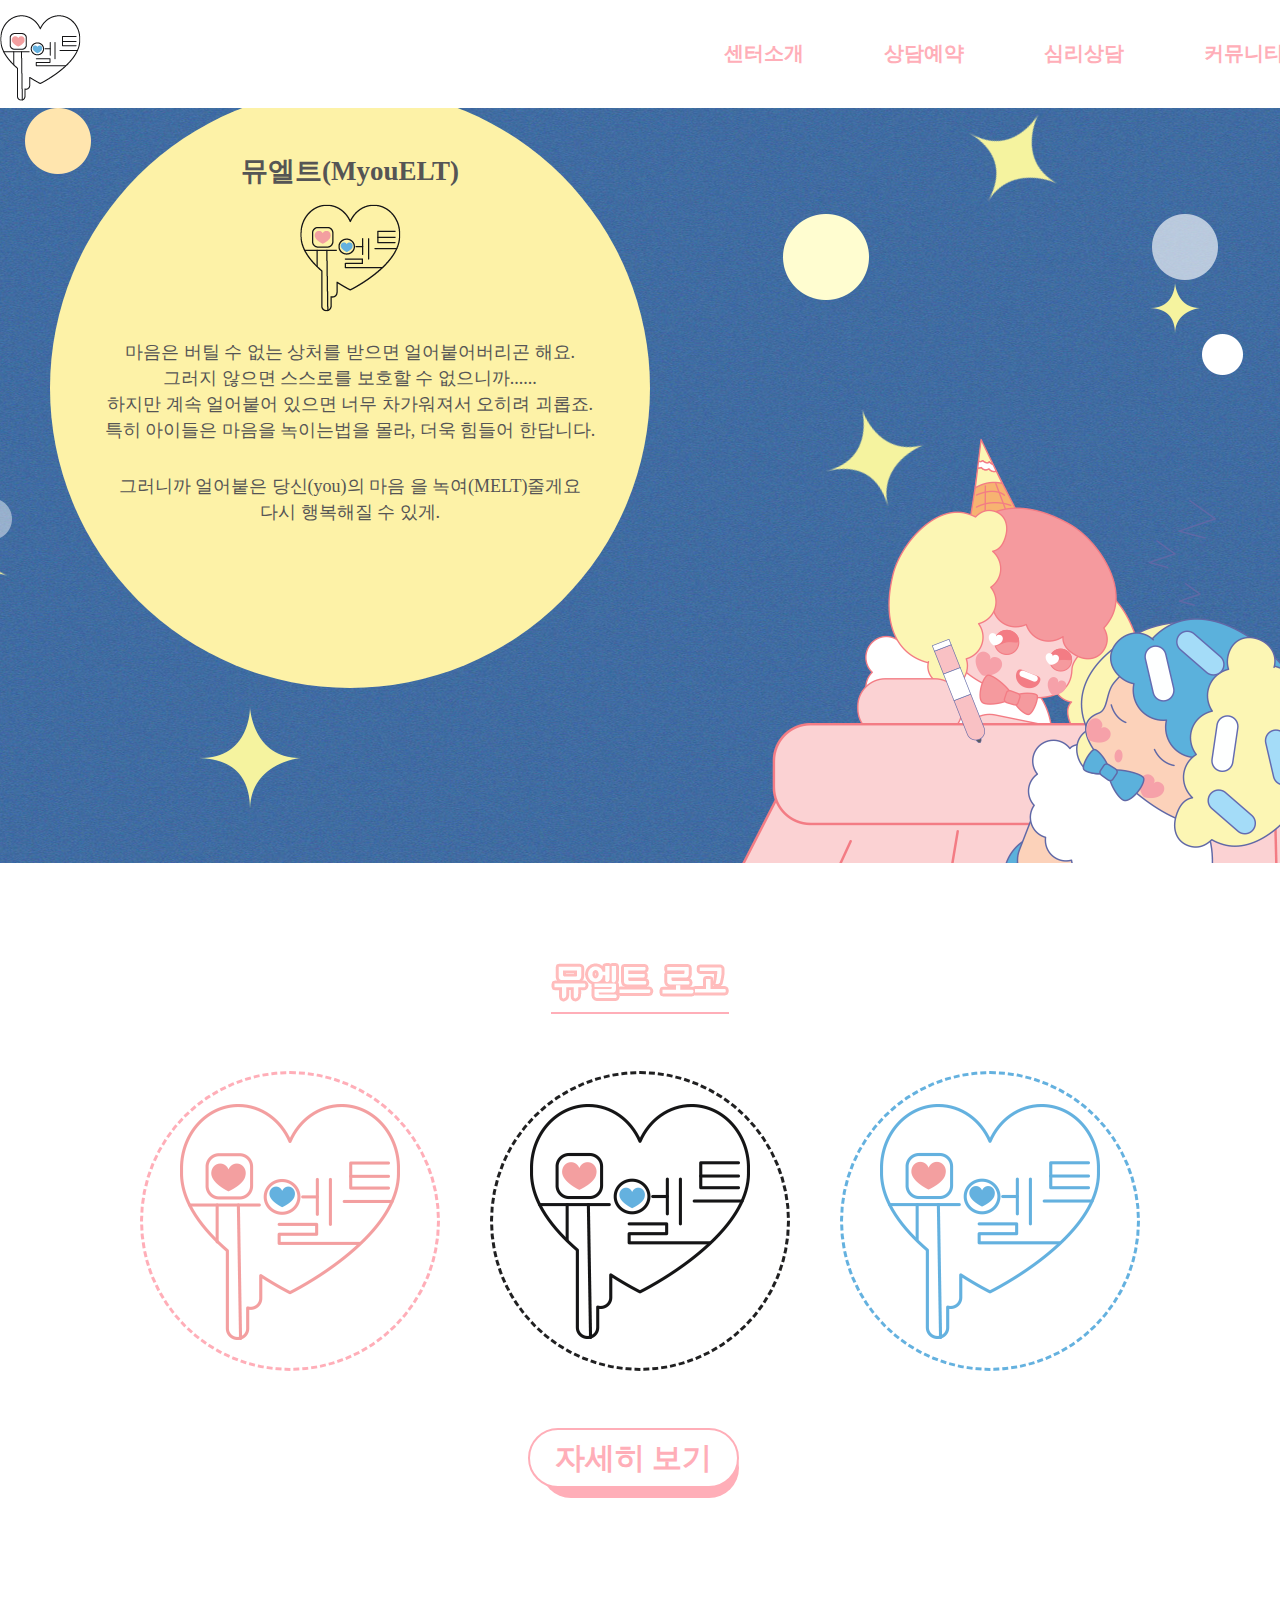
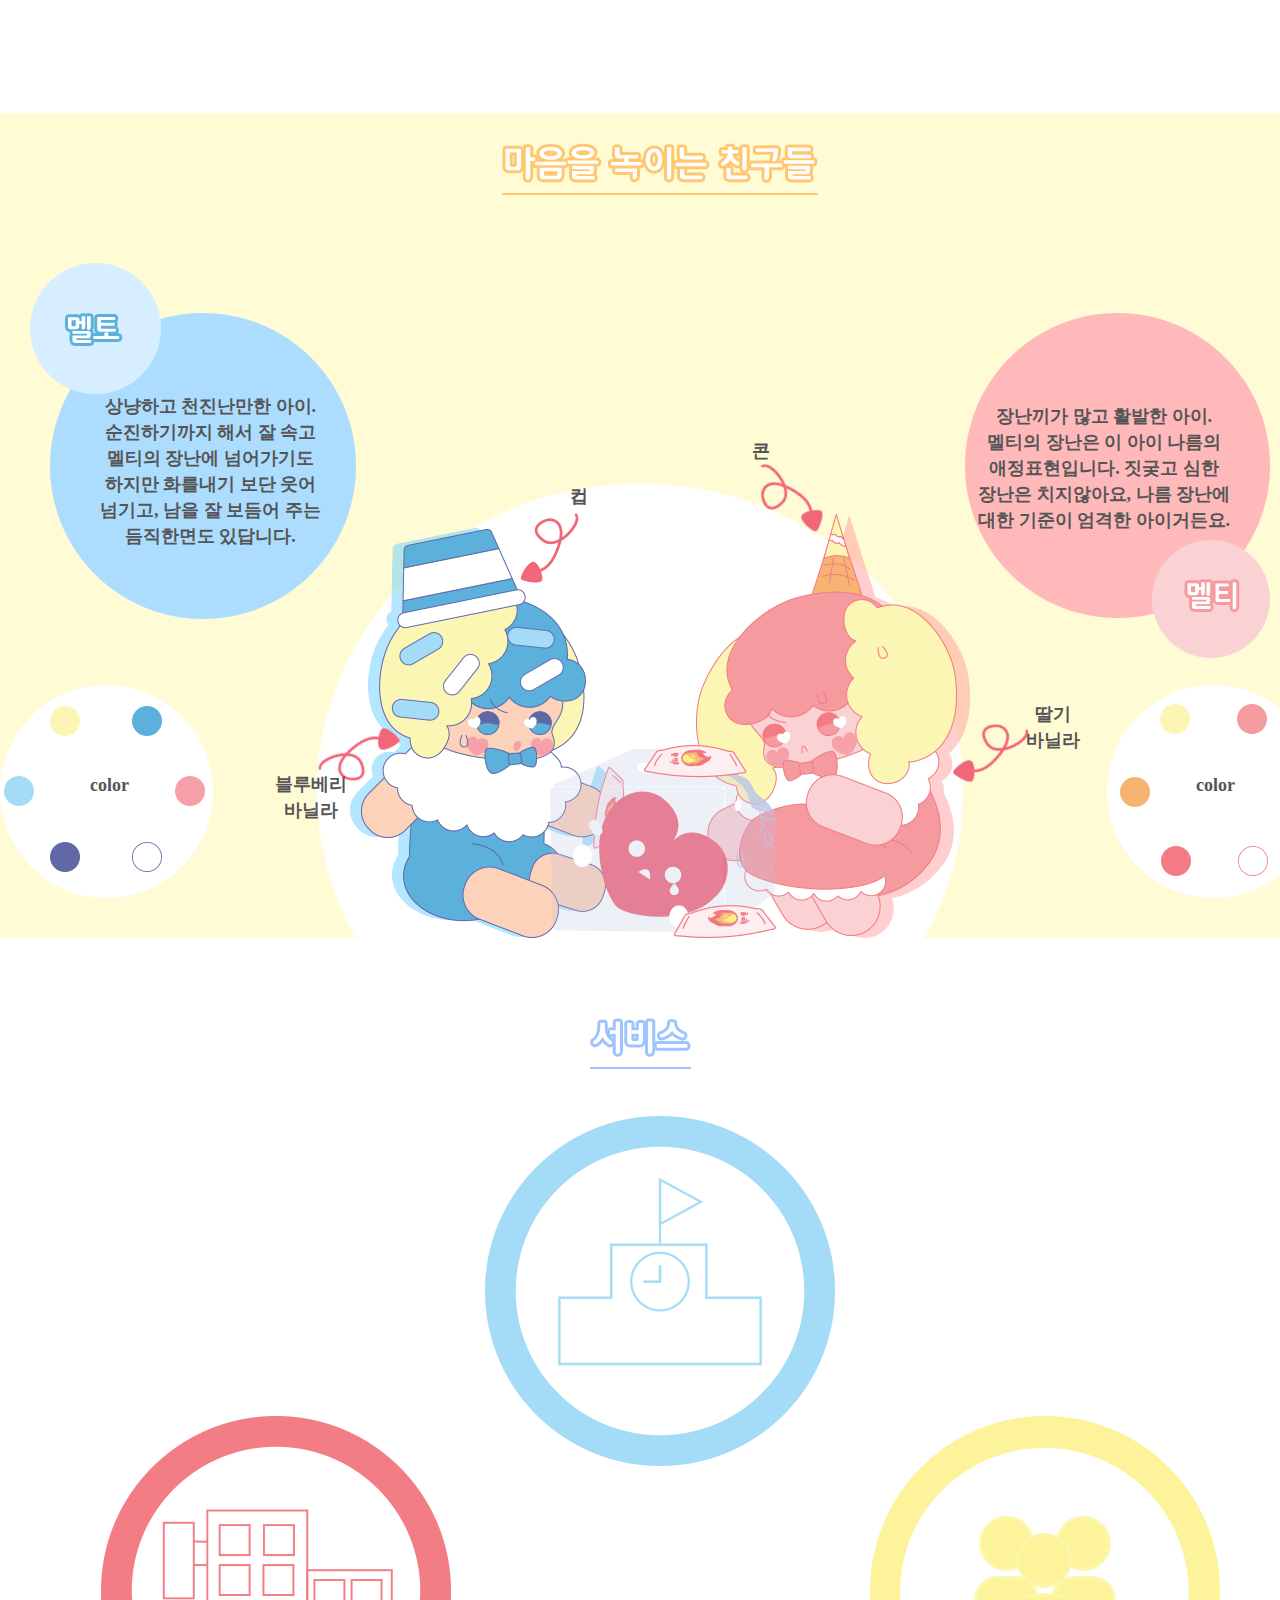
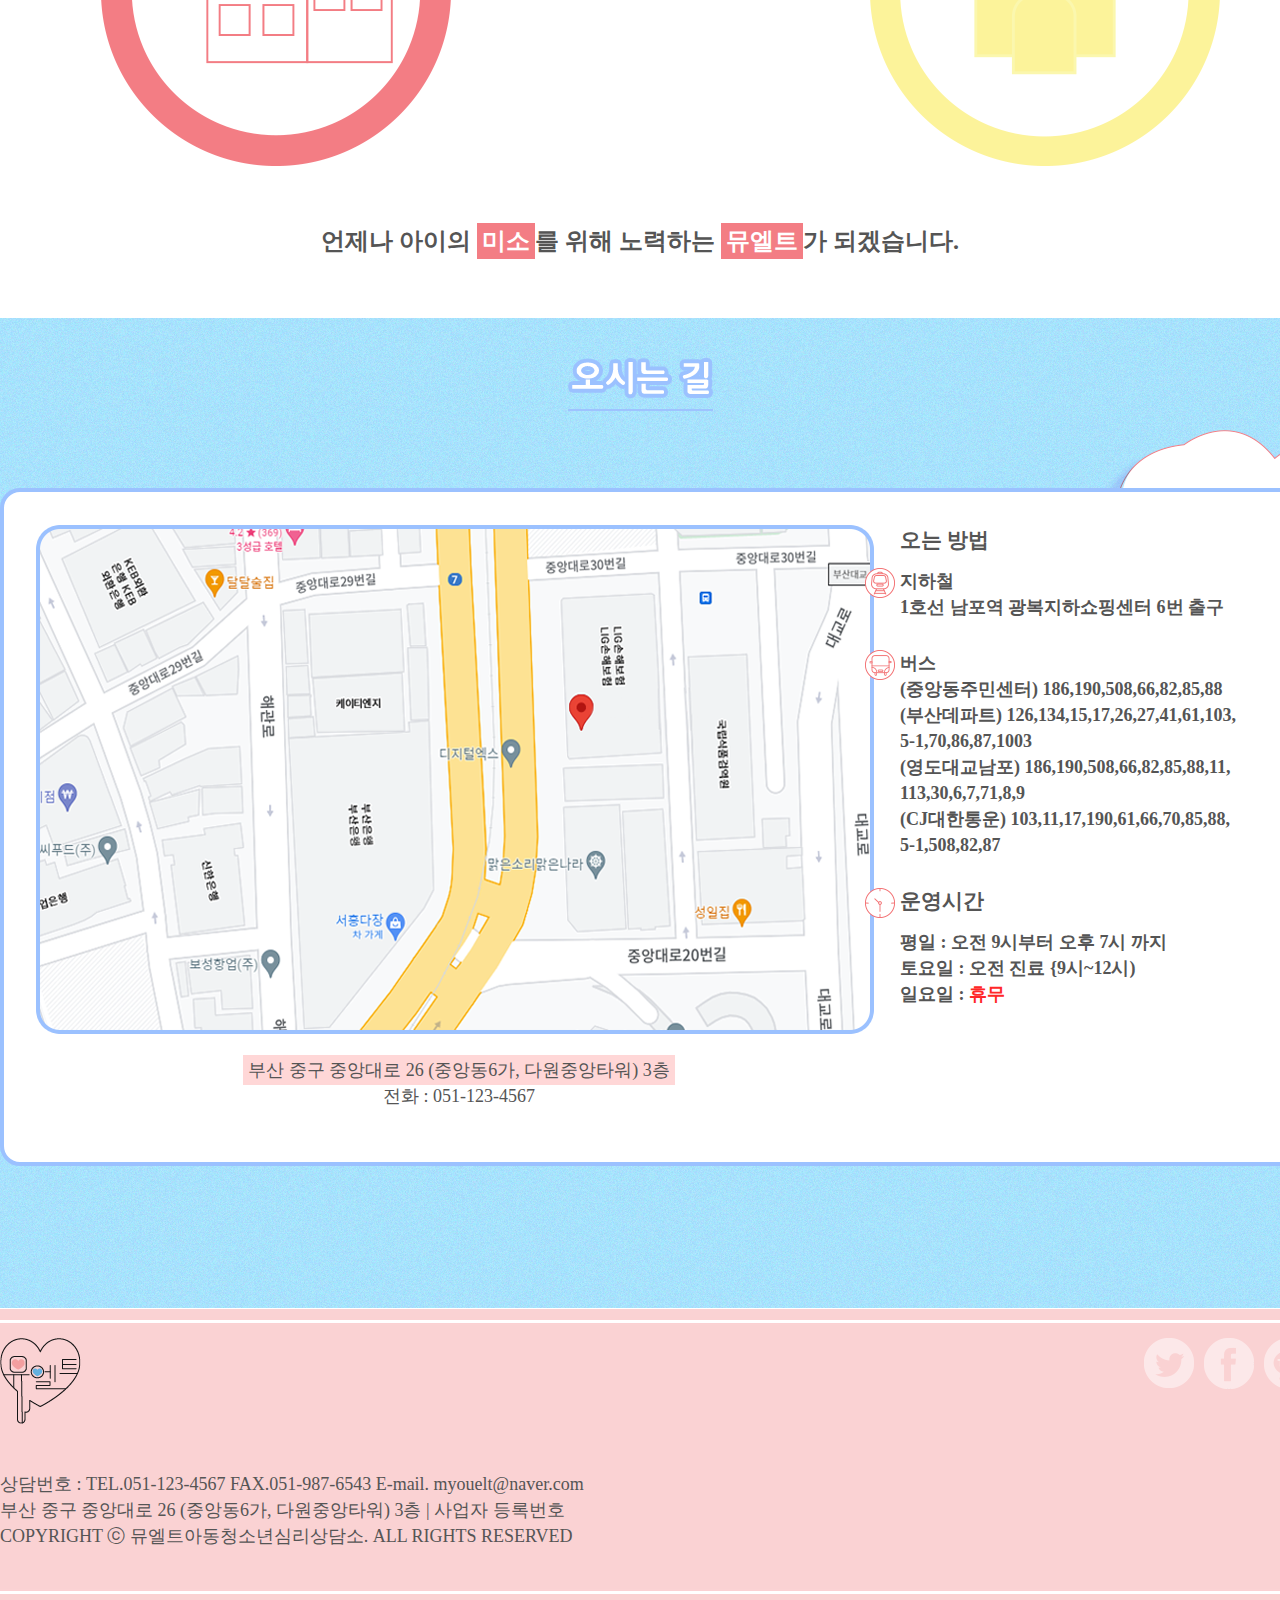
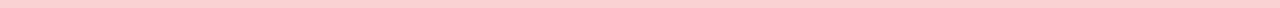
==== commit d39c0a17: "Add files via upload" ====
--- a/sub1.html
+++ b/sub1.html
@@ -315,9 +315,9 @@
     <div class="footer_inner">
       <img src="images/logo.png" alt="푸터로고" class="logo2">
       <ul>
-        <li><a href="#"><img src="images/twiter.png" alt="트위터"></a></li>
-        <li><a href="#"><img src="images/facebook.png" alt="페이스북"></a></li>
-        <li><a href="#"><img src="images/kakaotalk.png" alt="카카오톡"></a></li>
+        <li><a href="https://twitter.com/?lang=ko"><img src="images/twiter.png" alt="트위터"></a></li>
+        <li><a href="https://ko-kr.facebook.com/login/device-based/regular/login/"><img src="images/facebook.png" alt="페이스북"></a></li>
+        <li><a href="https://www.kakaocorp.com/page/service/service/KakaoTalk?lang=ko"><img src="images/kakaotalk.png" alt="카카오톡"></a></li>
       </ul>
       <p>
         상담번호 : TEL.051-123-4567    FAX.051-987-6543    E-mail. myouelt@naver.com<br>
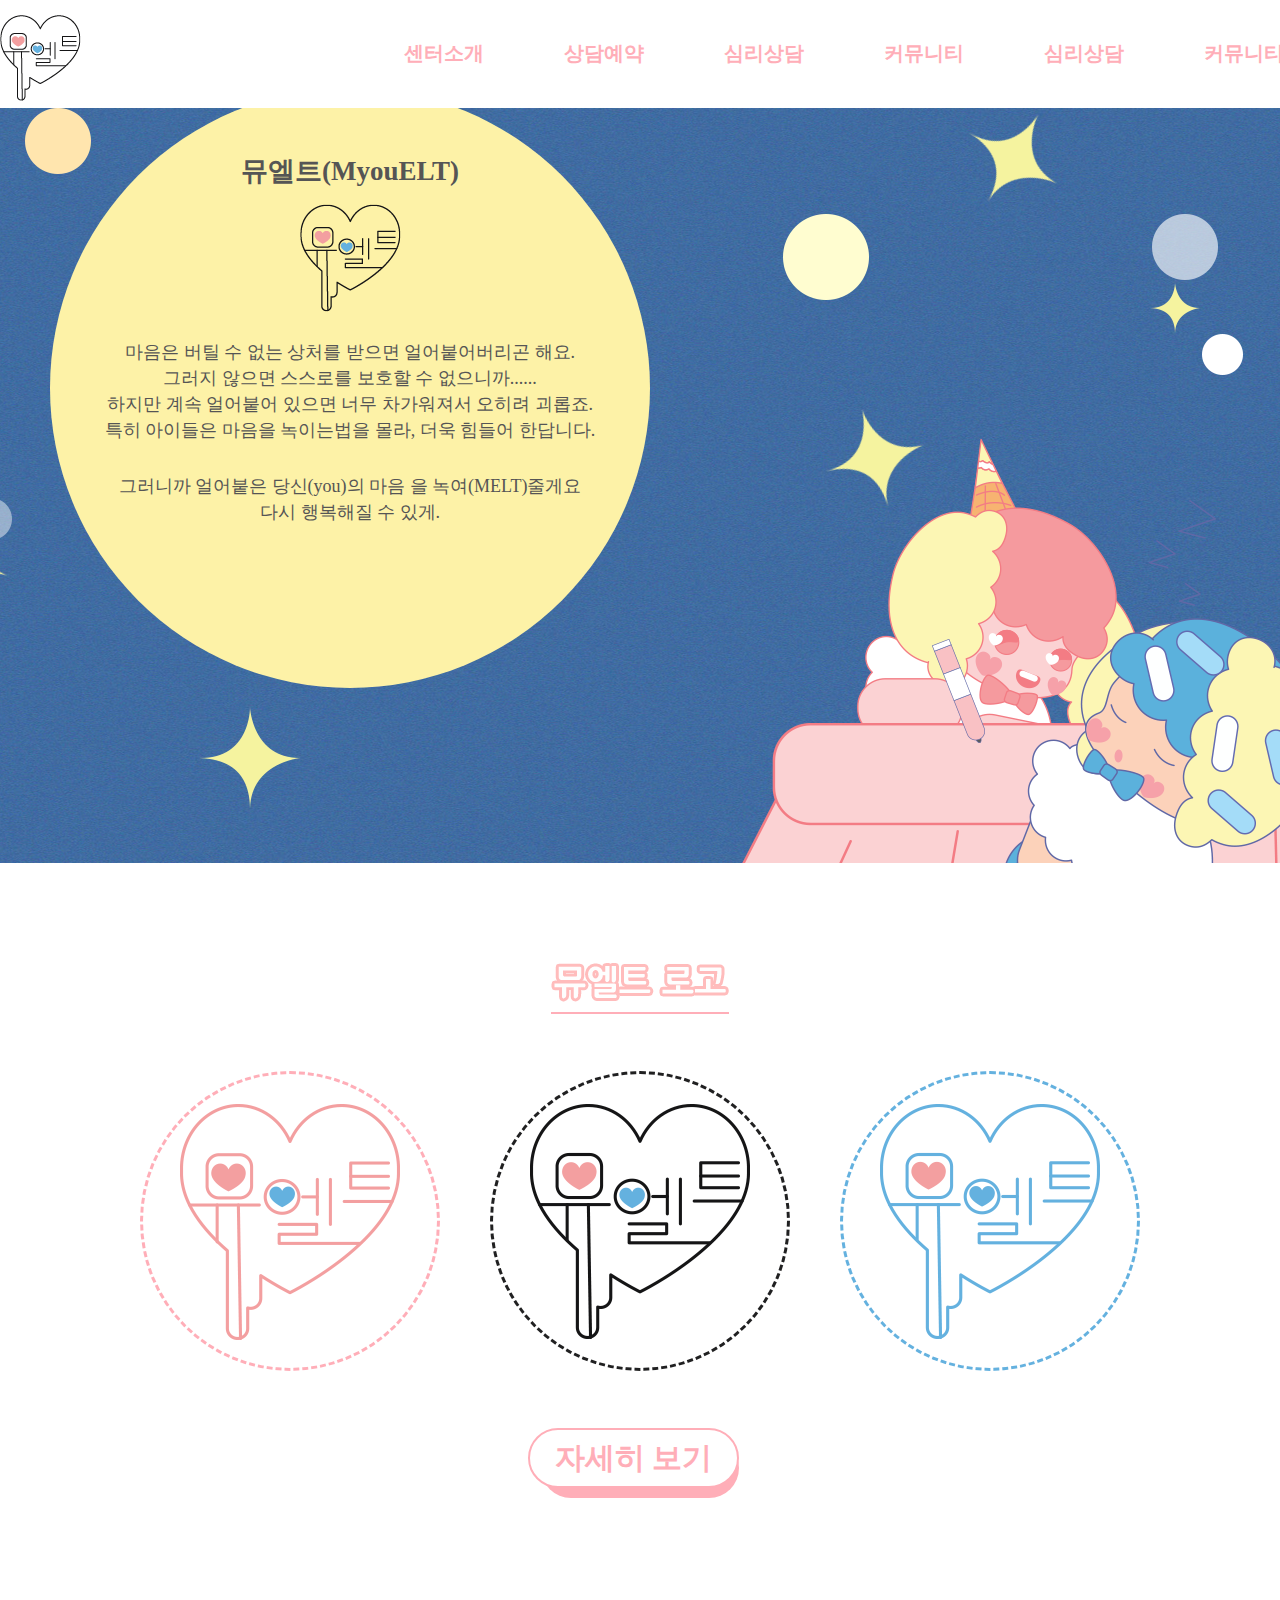
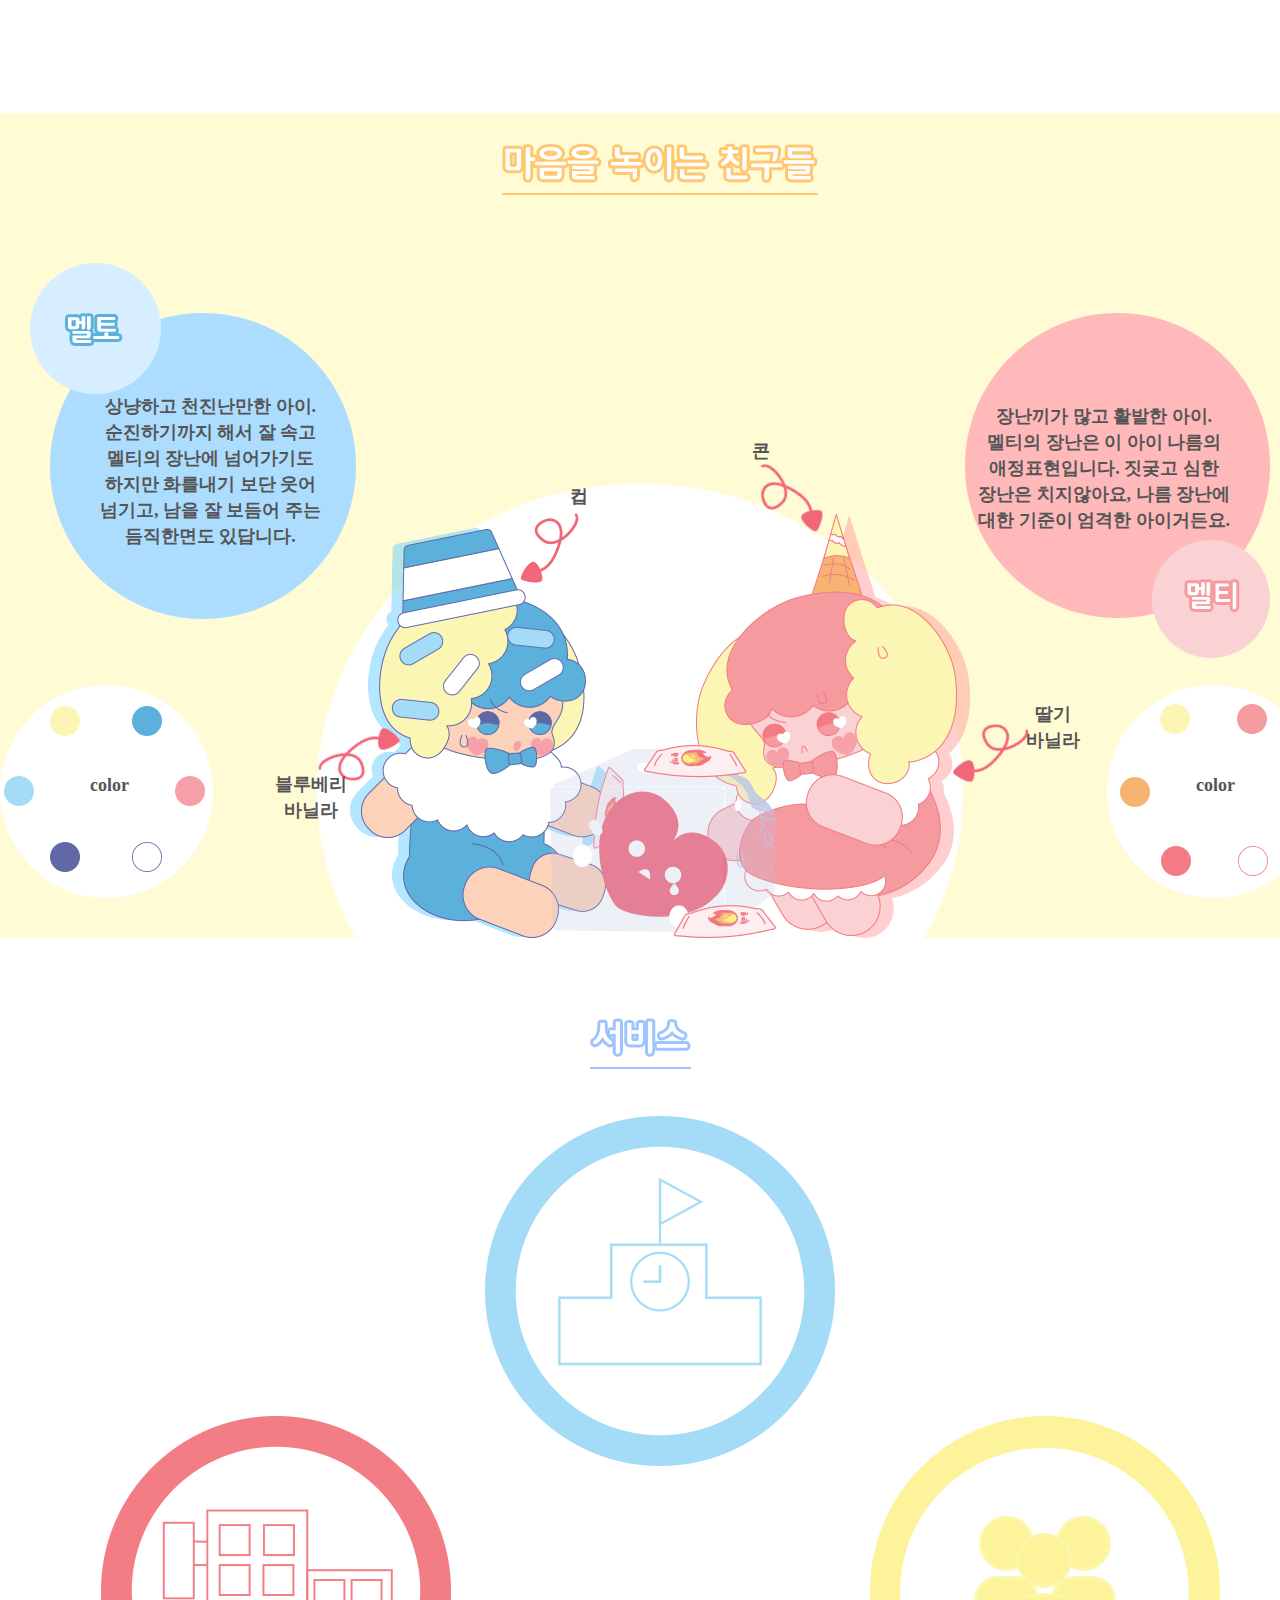
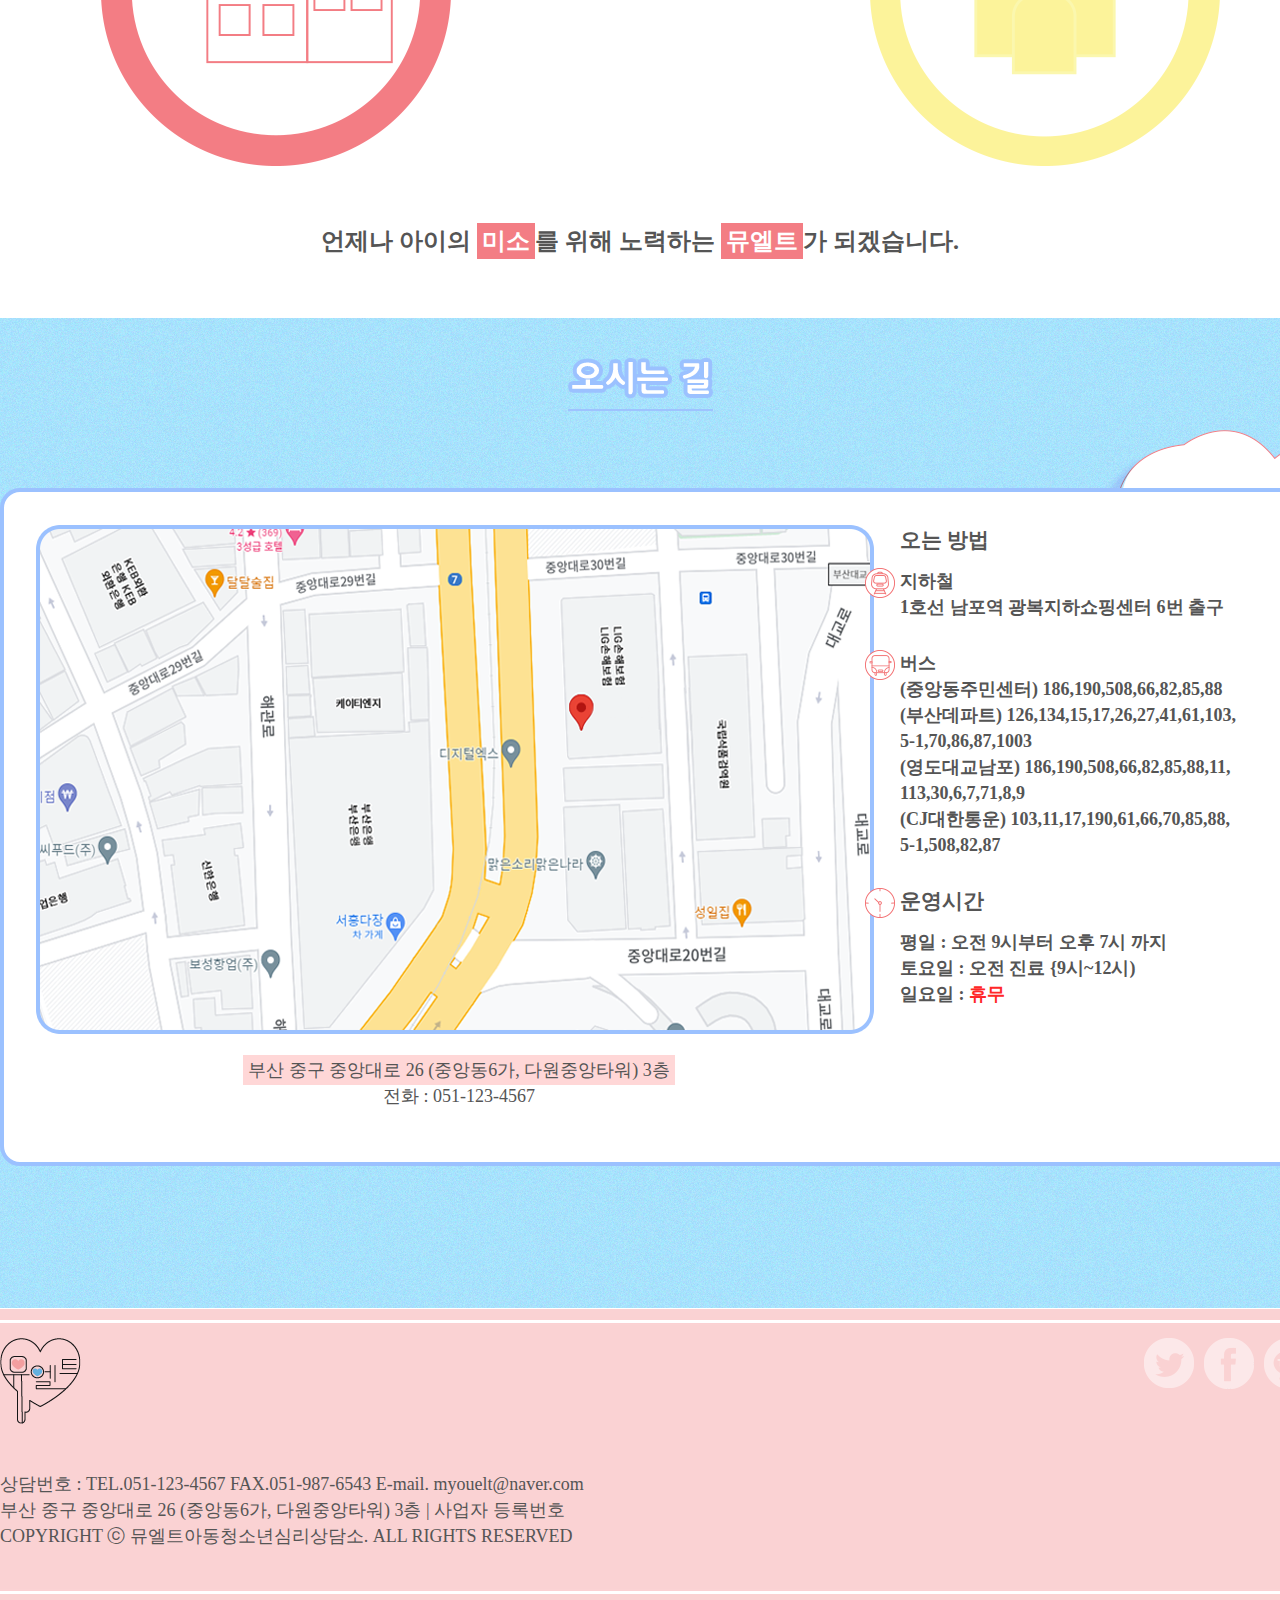
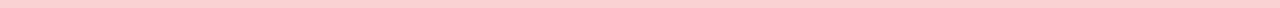
==== commit bdd46b72: "Add files via upload" ====
--- a/sub1.html
+++ b/sub1.html
@@ -17,48 +17,96 @@
           <li><a href="sub1.html">센터소개</a>
             <div class="sub">
               <div><!--가운데 창-->
-                  <ul>
-                    <li><a href="sub1.html #contents1">뮤엘트</a></li>
-                    <li><a href="sub1.html #contents3">마스코트</a></li>
-                    <li><a href="sub1.html #contents4">서비스</a></li>
-                    <li><a href="sub1.html #contents5">오시는길</a></li>
-                  </ul>
-                  <ul>
-                      <li><a href="sub2.html #contents">상담예약</a></li>
-                  </ul>
-                  <ul>
-                      <li><a href="sub3.html">심리상담</a></li>
-                  </ul>
-                  <ul>
-                    <li><a href="sub4.html #tab01">공지사항</a></li>
-                    <li><a href="sub4.html #tab02">Q&A</a></li>
-                    <li><a href="sub4.html #tab03">고민게시판</a></li>
-                    <li><a href="sub4.html #tab04">상담후기</a></li>
-                </ul>
-              </div><!--가운데 창-->
-            </div>
-          </li>
-          <li><a href="sub2.html">상담예약</a>
-            <div class="sub">
-              <div><!--가운데 창-->
-                  <ul>
-                    <li><a href="sub1.html #contents1">뮤엘트</a></li>
-                    <li><a href="sub1.html #contents3">마스코트</a></li>
-                    <li><a href="sub1.html #contents4">서비스</a></li>
-                    <li><a href="sub1.html #contents5">오시는길</a></li>
-                  </ul>
-                  <ul>
-                      <li><a href="sub2.html #contents">상담예약</a></li>
-                  </ul>
-                  <ul>
-                      <li><a href="sub3.html">심리상담</a></li>
-                  </ul>
-                  <ul>
-                    <li><a href="sub4.html #tab01">공지사항</a></li>
-                    <li><a href="sub4.html #tab02">Q&A</a></li>
-                    <li><a href="sub4.html #tab03">고민게시판</a></li>
-                    <li><a href="sub4.html #tab04">상담후기</a></li>
-                </ul>
+                <ul>
+                  <li><a href="sub1.html#contents1">뮤엘트</a></li>
+                    <li><a href="sub1.html#contents3">마스코트</a></li>
+                    <li><a href="sub1.html#contents4">서비스</a></li>
+                    <li><a href="sub1.html#contents5">오시는길</a></li>
+                </ul>
+                <ul>
+                    <li><a href="sub2.html#contents">상담예약</a></li>
+                </ul>
+                <ul>
+                    <li><a href="sub3.html">심리상담</a></li>
+                </ul>
+                <ul>
+                  <li><a href="sub4.html">공지사항</a></li>
+                  <li><a href="sub4.html">Q&A</a></li>
+                  <li><a href="sub4.html">고민게시판</a></li>
+                  <li><a href="sub4.html">상담후기</a></li>
+              </ul>
+            </div><!--가운데 창-->
+          </div>
+        </li>
+        <li><a href="sub2.html">상담예약</a>
+          <div class="sub">
+            <div><!--가운데 창-->
+                <ul>
+                  <li><a href="sub1.html#contents1">뮤엘트</a></li>
+                    <li><a href="sub1.html#contents3">마스코트</a></li>
+                    <li><a href="sub1.html#contents4">서비스</a></li>
+                    <li><a href="sub1.html#contents5">오시는길</a></li>
+                </ul>
+                <ul>
+                    <li><a href="sub2.html#contents">상담예약</a></li>
+                </ul>
+                <ul>
+                    <li><a href="sub3.html">심리상담</a></li>
+                </ul>
+                <ul>
+                  <li><a href="sub4.html#tab01">공지사항</a></li>
+                  <li><a href="sub4.html#tab02">Q&A</a></li>
+                  <li><a href="sub4.html#tab03">고민게시판</a></li>
+                  <li><a href="sub4.html#tab04">상담후기</a></li>
+              </ul>
+            </div><!--가운데 창-->
+          </div>
+        </li>
+        <li><a href="sub3.html">심리상담</a>
+          <div class="sub">
+            <div><!--가운데 창-->
+                <ul>
+                  <li><a href="sub1.html#contents1">뮤엘트</a></li>
+                    <li><a href="sub1.html#contents3">마스코트</a></li>
+                    <li><a href="sub1.html#contents4">서비스</a></li>
+                    <li><a href="sub1.html#contents5">오시는길</a></li>
+                </ul>
+                <ul>
+                    <li><a href="sub2.html#contents">상담예약</a></li>
+                </ul>
+                <ul>
+                    <li><a href="sub3.html">심리상담</a></li>
+                </ul>
+                <ul>
+                  <li><a href="sub4.html#tab01">공지사항</a></li>
+                  <li><a href="sub4.html#tab02">Q&A</a></li>
+                  <li><a href="sub4.html#tab03">고민게시판</a></li>
+                  <li><a href="sub4.html#tab04">상담후기</a></li>
+              </ul>
+            </div><!--가운데 창-->
+          </div>
+        </li>
+        <li><a href="sub4.html">커뮤니티</a>
+          <div class="sub">
+            <div><!--가운데 창-->
+                <ul>
+                  <li><a href="sub1.html#contents1">뮤엘트</a></li>
+                    <li><a href="sub1.html#contents3">마스코트</a></li>
+                    <li><a href="sub1.html#contents4">서비스</a></li>
+                    <li><a href="sub1.html#contents5">오시는길</a></li>
+                </ul>
+                <ul>
+                    <li><a href="sub2.html#contents">상담예약</a></li>
+                </ul>
+                <ul>
+                    <li><a href="sub3.html">심리상담</a></li>
+                </ul>
+                <ul>
+                  <li><a href="sub4.html#tab01">공지사항</a></li>
+                  <li><a href="sub4.html#tab02">Q&A</a></li>
+                  <li><a href="sub4.html#tab03">고민게시판</a></li>
+                  <li><a href="sub4.html#tab04">상담후기</a></li>
+              </ul>
               </div><!--가운데 창-->
             </div>
           </li>
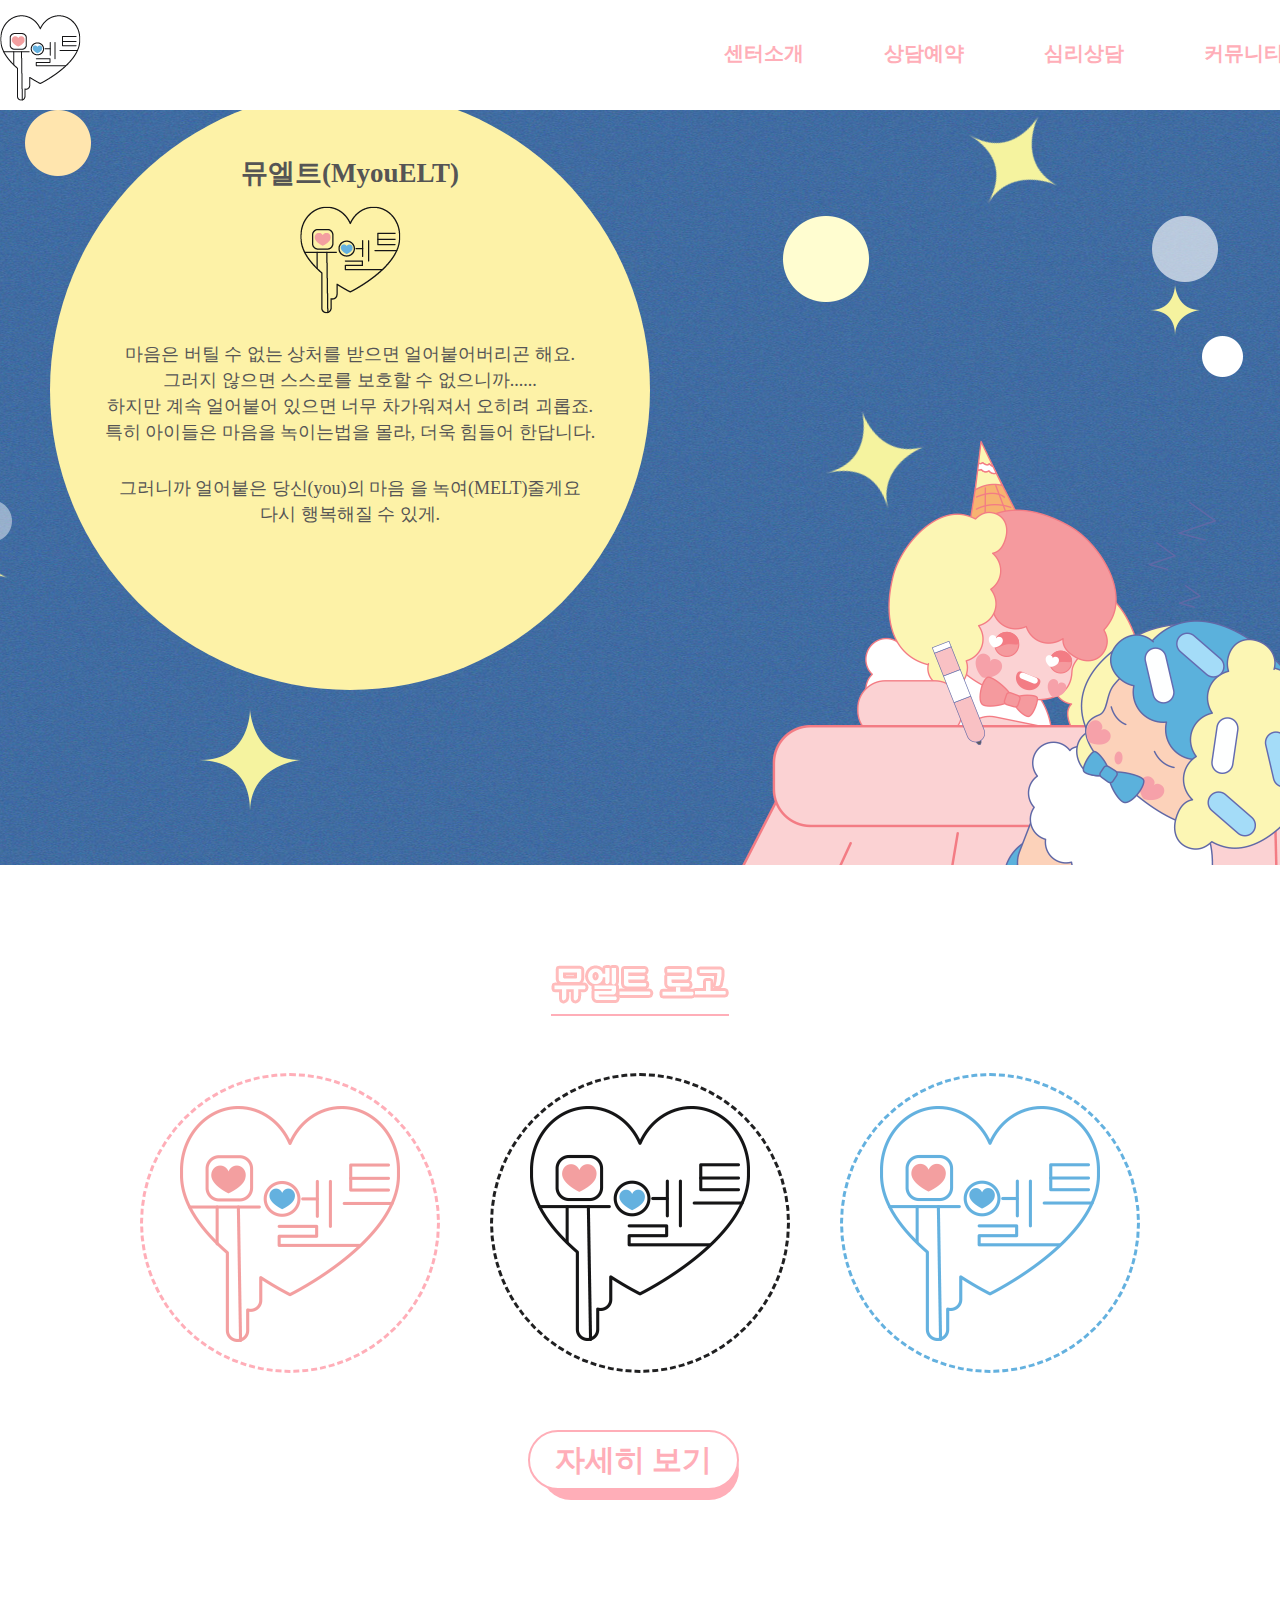
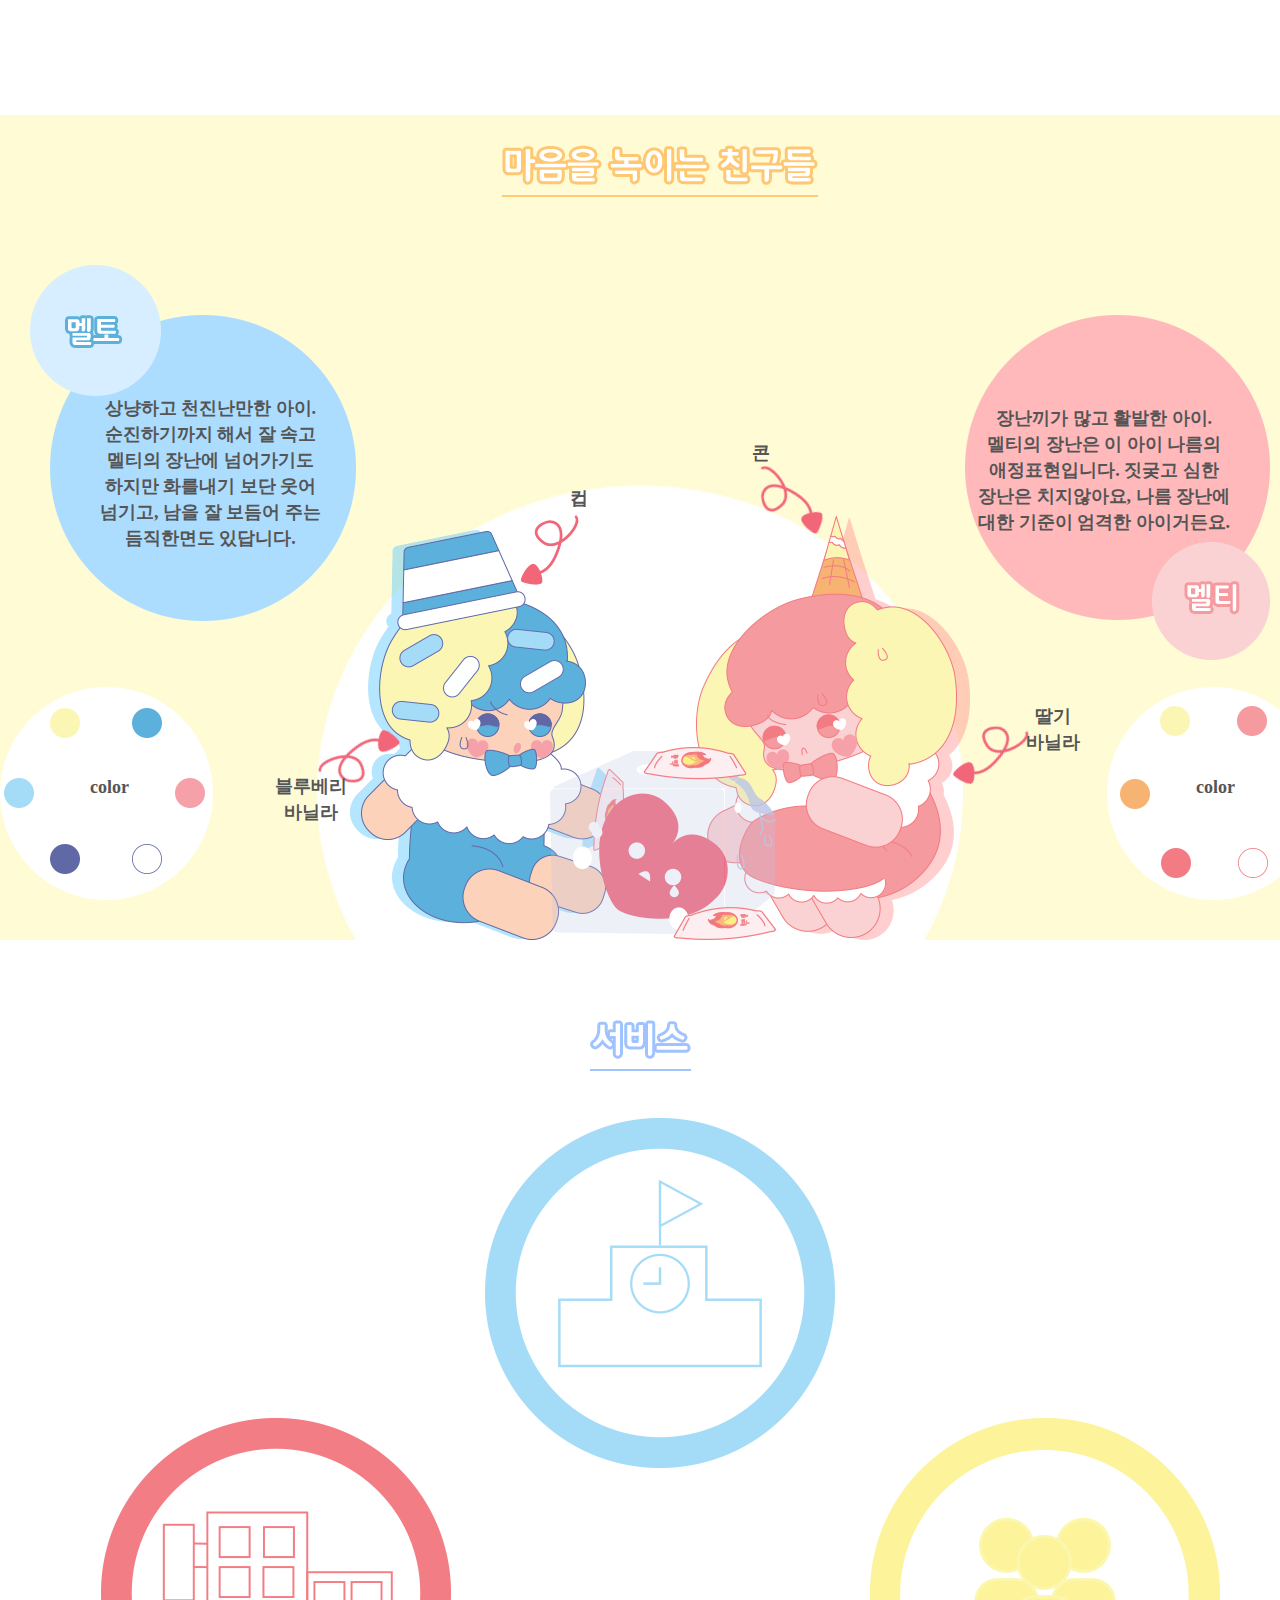
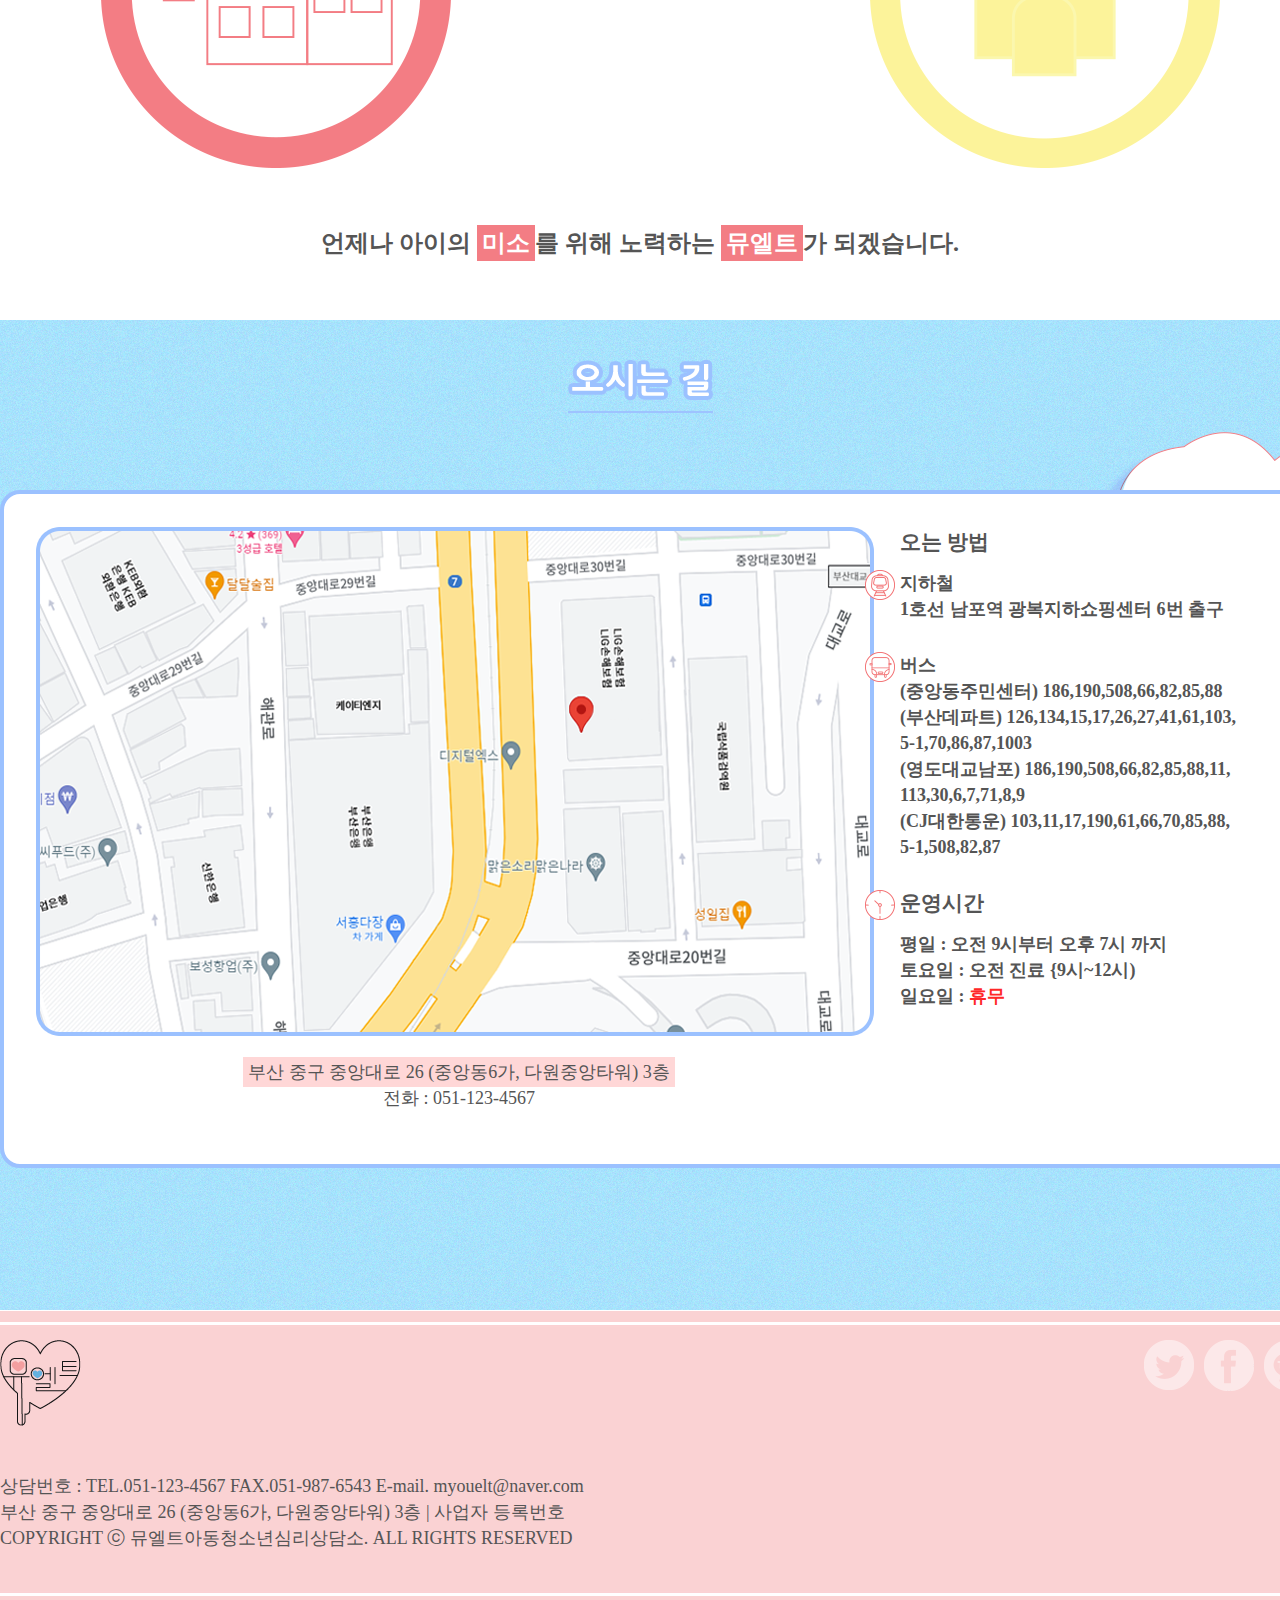
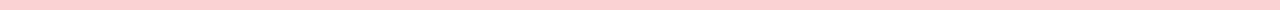
==== commit fba8e1cd: "Add files via upload" ====
--- a/sub1.html
+++ b/sub1.html
@@ -9,104 +9,56 @@
   <title>브랜드명</title>
 </head>
 <body>
-   <!--헤더-->
-   <div id="header">
+     <!--헤더-->
+  <div id="header">
     <div class="header_inner">
       <a href="index.html" ><img src="images/logo.png" alt="로고" class="logo"></a>
         <ul class="nav">
           <li><a href="sub1.html">센터소개</a>
             <div class="sub">
               <div><!--가운데 창-->
-                <ul>
-                  <li><a href="sub1.html#contents1">뮤엘트</a></li>
+                  <ul>
+                    <li><a href="sub1.html#contents1">뮤엘트</a></li>
                     <li><a href="sub1.html#contents3">마스코트</a></li>
                     <li><a href="sub1.html#contents4">서비스</a></li>
                     <li><a href="sub1.html#contents5">오시는길</a></li>
+                  </ul>
+                  <ul>
+                      <li><a href="sub2.html#contents">상담예약</a></li>
+                  </ul>
+                  <ul>
+                      <li><a href="sub3.html">심리상담</a></li>
+                  </ul>
+                  <ul>
+                    <li><a href="sub4.html">공지사항</a></li>
+                    <li><a href="sub4.html">Q&A</a></li>
+                    <li><a href="sub4.html">고민게시판</a></li>
+                    <li><a href="sub4.html">상담후기</a></li>
                 </ul>
-                <ul>
-                    <li><a href="sub2.html#contents">상담예약</a></li>
-                </ul>
-                <ul>
-                    <li><a href="sub3.html">심리상담</a></li>
-                </ul>
-                <ul>
-                  <li><a href="sub4.html">공지사항</a></li>
-                  <li><a href="sub4.html">Q&A</a></li>
-                  <li><a href="sub4.html">고민게시판</a></li>
-                  <li><a href="sub4.html">상담후기</a></li>
-              </ul>
-            </div><!--가운데 창-->
-          </div>
-        </li>
-        <li><a href="sub2.html">상담예약</a>
-          <div class="sub">
-            <div><!--가운데 창-->
-                <ul>
-                  <li><a href="sub1.html#contents1">뮤엘트</a></li>
+              </div><!--가운데 창-->
+            </div>
+          </li>
+          <li><a href="sub2.html">상담예약</a>
+            <div class="sub">
+              <div><!--가운데 창-->
+                  <ul>
+                    <li><a href="sub1.html#contents1">뮤엘트</a></li>
                     <li><a href="sub1.html#contents3">마스코트</a></li>
                     <li><a href="sub1.html#contents4">서비스</a></li>
                     <li><a href="sub1.html#contents5">오시는길</a></li>
+                  </ul>
+                  <ul>
+                      <li><a href="sub2.html#contents">상담예약</a></li>
+                  </ul>
+                  <ul>
+                      <li><a href="sub3.html">심리상담</a></li>
+                  </ul>
+                  <ul>
+                    <li><a href="sub4.html">공지사항</a></li>
+                    <li><a href="sub4.html">Q&A</a></li>
+                    <li><a href="sub4.html">고민게시판</a></li>
+                    <li><a href="sub4.html">상담후기</a></li>
                 </ul>
-                <ul>
-                    <li><a href="sub2.html#contents">상담예약</a></li>
-                </ul>
-                <ul>
-                    <li><a href="sub3.html">심리상담</a></li>
-                </ul>
-                <ul>
-                  <li><a href="sub4.html#tab01">공지사항</a></li>
-                  <li><a href="sub4.html#tab02">Q&A</a></li>
-                  <li><a href="sub4.html#tab03">고민게시판</a></li>
-                  <li><a href="sub4.html#tab04">상담후기</a></li>
-              </ul>
-            </div><!--가운데 창-->
-          </div>
-        </li>
-        <li><a href="sub3.html">심리상담</a>
-          <div class="sub">
-            <div><!--가운데 창-->
-                <ul>
-                  <li><a href="sub1.html#contents1">뮤엘트</a></li>
-                    <li><a href="sub1.html#contents3">마스코트</a></li>
-                    <li><a href="sub1.html#contents4">서비스</a></li>
-                    <li><a href="sub1.html#contents5">오시는길</a></li>
-                </ul>
-                <ul>
-                    <li><a href="sub2.html#contents">상담예약</a></li>
-                </ul>
-                <ul>
-                    <li><a href="sub3.html">심리상담</a></li>
-                </ul>
-                <ul>
-                  <li><a href="sub4.html#tab01">공지사항</a></li>
-                  <li><a href="sub4.html#tab02">Q&A</a></li>
-                  <li><a href="sub4.html#tab03">고민게시판</a></li>
-                  <li><a href="sub4.html#tab04">상담후기</a></li>
-              </ul>
-            </div><!--가운데 창-->
-          </div>
-        </li>
-        <li><a href="sub4.html">커뮤니티</a>
-          <div class="sub">
-            <div><!--가운데 창-->
-                <ul>
-                  <li><a href="sub1.html#contents1">뮤엘트</a></li>
-                    <li><a href="sub1.html#contents3">마스코트</a></li>
-                    <li><a href="sub1.html#contents4">서비스</a></li>
-                    <li><a href="sub1.html#contents5">오시는길</a></li>
-                </ul>
-                <ul>
-                    <li><a href="sub2.html#contents">상담예약</a></li>
-                </ul>
-                <ul>
-                    <li><a href="sub3.html">심리상담</a></li>
-                </ul>
-                <ul>
-                  <li><a href="sub4.html#tab01">공지사항</a></li>
-                  <li><a href="sub4.html#tab02">Q&A</a></li>
-                  <li><a href="sub4.html#tab03">고민게시판</a></li>
-                  <li><a href="sub4.html#tab04">상담후기</a></li>
-              </ul>
               </div><!--가운데 창-->
             </div>
           </li>
@@ -114,22 +66,22 @@
             <div class="sub">
               <div><!--가운데 창-->
                   <ul>
-                    <li><a href="sub1.html #contents1">뮤엘트</a></li>
-                    <li><a href="sub1.html #contents3">마스코트</a></li>
-                    <li><a href="sub1.html #contents4">서비스</a></li>
-                    <li><a href="sub1.html #contents5">오시는길</a></li>
-                  </ul>
-                  <ul>
-                      <li><a href="sub2.html #contents">상담예약</a></li>
+                    <li><a href="sub1.html#contents1">뮤엘트</a></li>
+                    <li><a href="sub1.html#contents3">마스코트</a></li>
+                    <li><a href="sub1.html#contents4">서비스</a></li>
+                    <li><a href="sub1.html#contents5">오시는길</a></li>
+                  </ul>
+                  <ul>
+                      <li><a href="sub2.html#contents">상담예약</a></li>
                   </ul>
                   <ul>
                       <li><a href="sub3.html">심리상담</a></li>
                   </ul>
                   <ul>
-                    <li><a href="sub4.html #tab01">공지사항</a></li>
-                    <li><a href="sub4.html #tab02">Q&A</a></li>
-                    <li><a href="sub4.html #tab03">고민게시판</a></li>
-                    <li><a href="sub4.html #tab04">상담후기</a></li>
+                    <li><a href="sub4.html">공지사항</a></li>
+                    <li><a href="sub4.html">Q&A</a></li>
+                    <li><a href="sub4.html">고민게시판</a></li>
+                    <li><a href="sub4.html">상담후기</a></li>
                 </ul>
               </div><!--가운데 창-->
             </div>
@@ -138,28 +90,29 @@
             <div class="sub">
               <div><!--가운데 창-->
                   <ul>
-                    <li><a href="sub1.html #contents1">뮤엘트</a></li>
-                      <li><a href="sub1.html #contents3">마스코트</a></li>
-                      <li><a href="sub1.html #contents4">서비스</a></li>
-                      <li><a href="sub1.html #contents5">오시는길</a></li>
-                  </ul>
-                  <ul>
-                      <li><a href="sub2.html #contents">상담예약</a></li>
+                    <li><a href="sub1.html#contents1">뮤엘트</a></li>
+                    <li><a href="sub1.html#contents3">마스코트</a></li>
+                    <li><a href="sub1.html#contents4">서비스</a></li>
+                    <li><a href="sub1.html#contents5">오시는길</a></li>
+                  </ul>
+                  <ul>
+                      <li><a href="sub2.html#contents">상담예약</a></li>
                   </ul>
                   <ul>
                       <li><a href="sub3.html">심리상담</a></li>
                   </ul>
                   <ul>
-                    <li><a href="sub4.html #tab01">공지사항</a></li>
-                    <li><a href="sub4.html #tab02">Q&A</a></li>
-                    <li><a href="sub4.html #tab03">고민게시판</a></li>
-                    <li><a href="sub4.html #tab04">상담후기</a></li>
+                    <li><a href="sub4.html">공지사항</a></li>
+                    <li><a href="sub4.html">Q&A</a></li>
+                    <li><a href="sub4.html">고민게시판</a></li>
+                    <li><a href="sub4.html">상담후기</a></li>
                 </ul>
               </div><!--가운데 창-->
             </div>
           </li>
         </ul>
     </div>
+  </div>
   <!--헤더-->
   <!--메인배너-->
   <div id="contents1">
